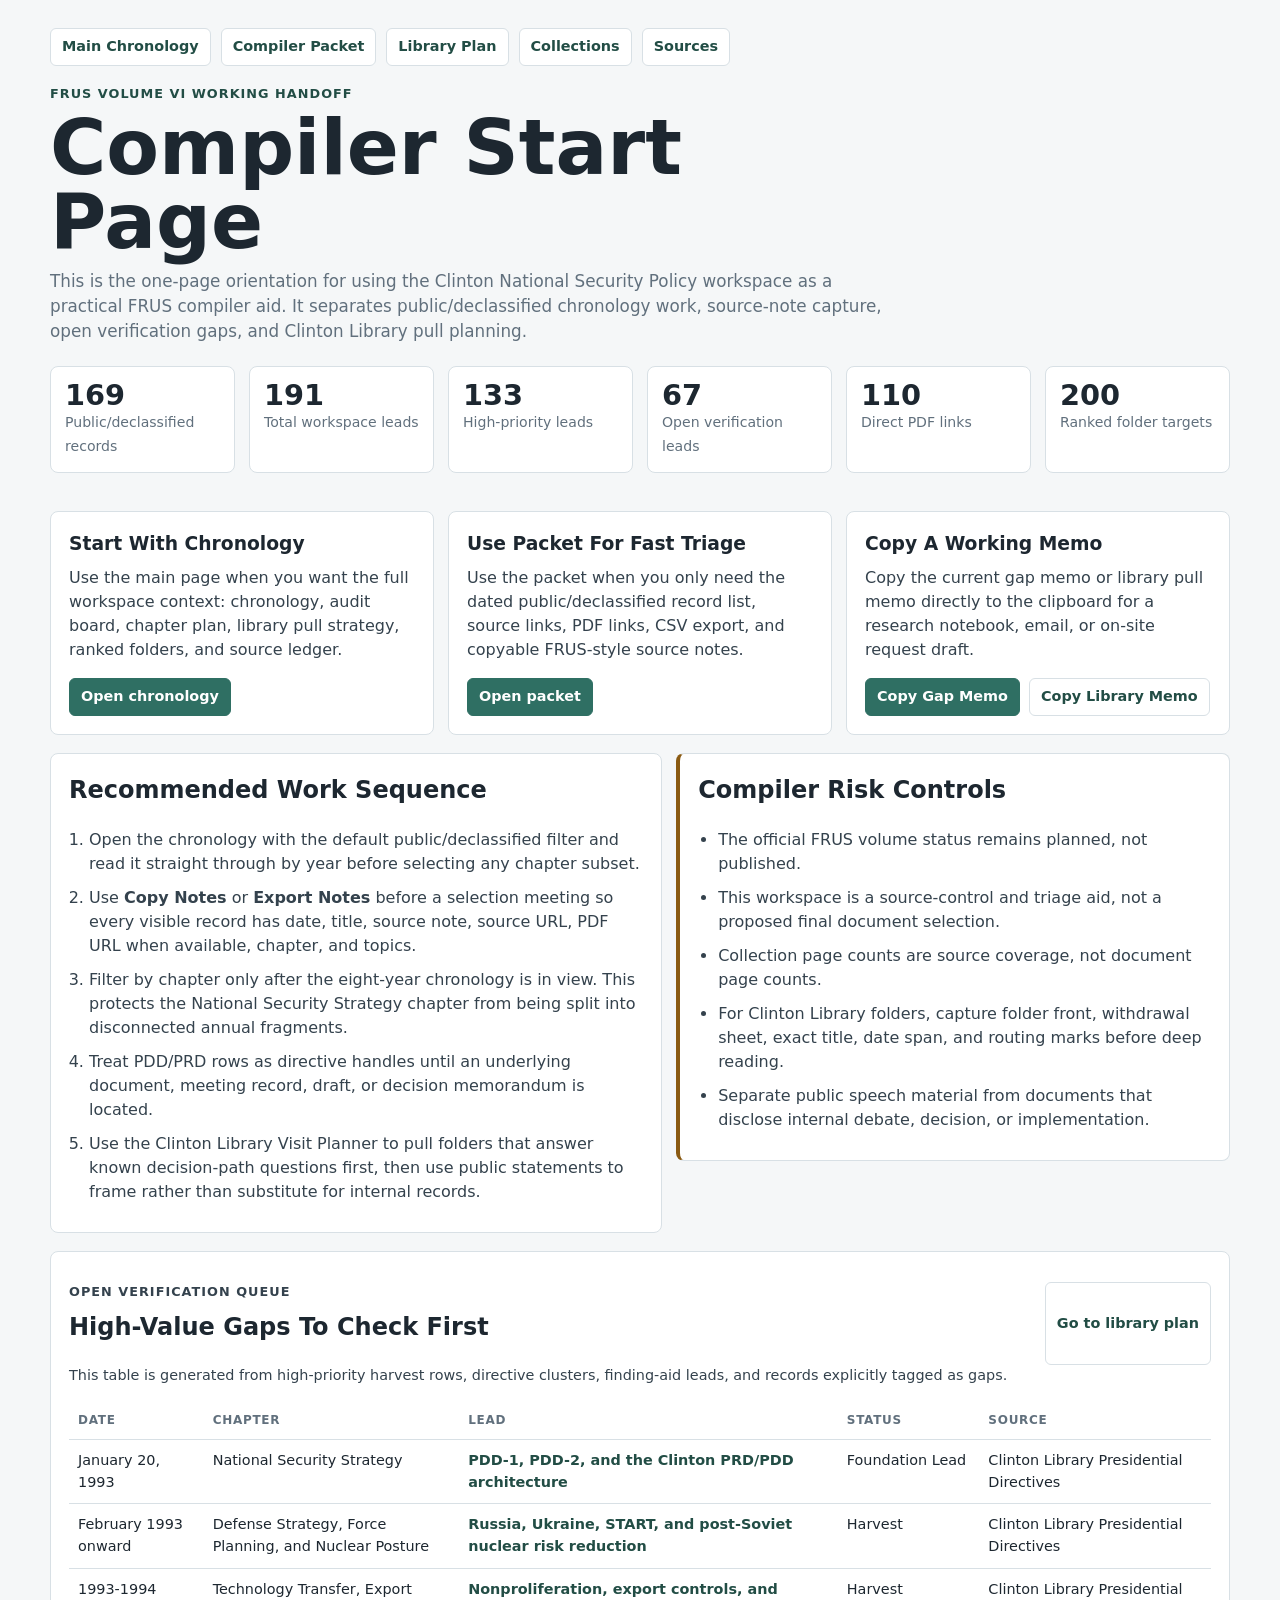
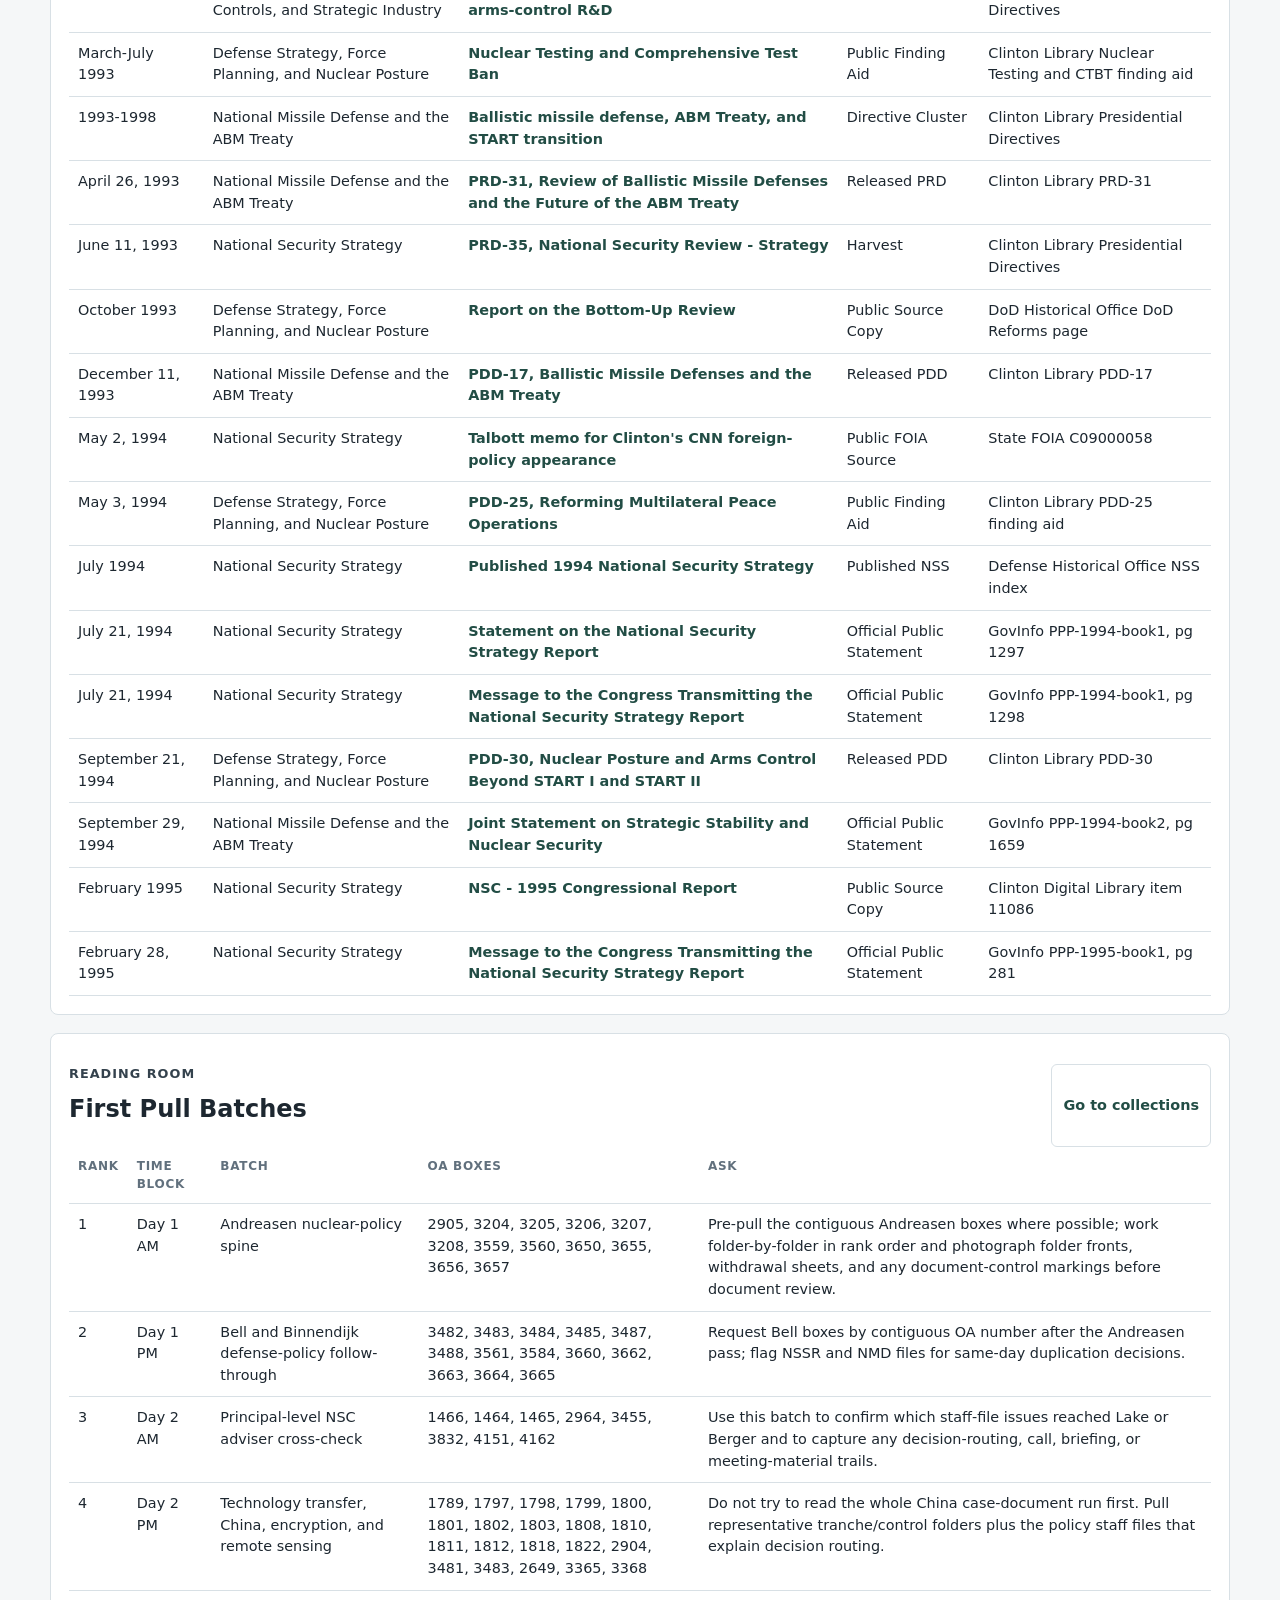
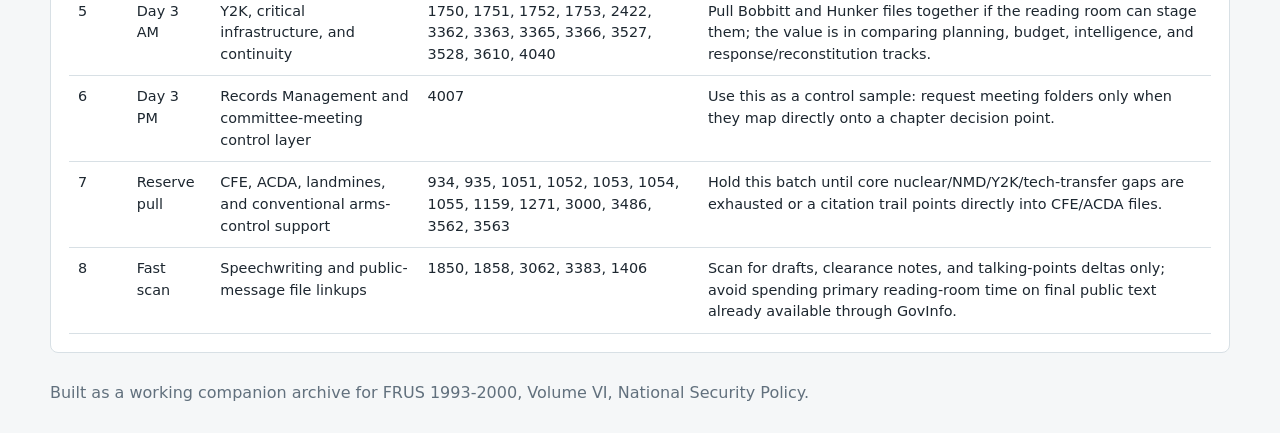
==== compiler-handoff.html @ dfdb529a "Add FRUS compiler handoff page" ====
<!DOCTYPE html>
<html lang="en">
  <head>
    <meta charset="UTF-8" />
    <meta name="viewport" content="width=device-width, initial-scale=1.0" />
    <title>FRUS Compiler Handoff - Clinton NSP</title>
    <meta
      name="description"
      content="Compiler handoff guide for the Clinton National Security Policy FRUS workspace."
    />
    <style>
      :root {
        color-scheme: light;
        --ink: #1d2730;
        --muted: #61707d;
        --line: #d8e0e5;
        --wash: #f5f7f8;
        --accent: #2f6f63;
        --accent-dark: #224d45;
        --paper: #ffffff;
        --warn: #8a5a12;
        font-family: Inter, ui-sans-serif, system-ui, -apple-system, BlinkMacSystemFont, "Segoe UI", sans-serif;
      }

      * {
        box-sizing: border-box;
      }

      body {
        margin: 0;
        color: var(--ink);
        background: var(--wash);
        line-height: 1.5;
      }

      header,
      main {
        width: min(1180px, calc(100% - 32px));
        margin: 0 auto;
      }

      header {
        padding: 28px 0 16px;
      }

      nav {
        display: flex;
        flex-wrap: wrap;
        gap: 10px;
        margin-bottom: 18px;
      }

      nav a,
      .action-link,
      button {
        display: inline-flex;
        align-items: center;
        min-height: 38px;
        border: 1px solid var(--line);
        border-radius: 6px;
        padding: 0 11px;
        background: #fff;
        color: var(--accent-dark);
        font: inherit;
        font-size: 0.9rem;
        font-weight: 800;
        text-decoration: none;
      }

      button {
        cursor: pointer;
      }

      .primary-action {
        border-color: var(--accent);
        background: var(--accent);
        color: #fff;
      }

      .kicker {
        margin: 0 0 8px;
        color: var(--accent-dark);
        font-size: 0.8rem;
        font-weight: 800;
        letter-spacing: 0.08em;
        text-transform: uppercase;
      }

      h1 {
        max-width: 850px;
        margin: 0 0 10px;
        font-size: clamp(2.1rem, 6vw, 4.9rem);
        line-height: 0.96;
      }

      h2,
      h3,
      p {
        margin-top: 0;
      }

      .lede {
        max-width: 860px;
        color: var(--muted);
        font-size: 1.05rem;
      }

      .grid {
        display: grid;
        gap: 14px;
      }

      .metric-grid {
        grid-template-columns: repeat(auto-fit, minmax(150px, 1fr));
        margin: 22px 0;
      }

      .route-grid {
        grid-template-columns: repeat(auto-fit, minmax(240px, 1fr));
      }

      .two-column {
        grid-template-columns: minmax(0, 1.05fr) minmax(320px, 0.95fr);
        align-items: start;
      }

      .card,
      .metric,
      .panel {
        border: 1px solid var(--line);
        border-radius: 8px;
        background: var(--paper);
      }

      .metric {
        padding: 14px;
      }

      .metric strong {
        display: block;
        font-size: 1.8rem;
        line-height: 1;
      }

      .metric span {
        color: var(--muted);
        font-size: 0.88rem;
      }

      .card,
      .panel {
        padding: 18px;
      }

      .card h3 {
        margin-bottom: 8px;
      }

      .card p,
      .panel p,
      li {
        color: #34424d;
      }

      .action-row {
        display: flex;
        flex-wrap: wrap;
        gap: 9px;
        margin-top: 12px;
      }

      .sequence {
        margin: 0;
        padding-left: 20px;
      }

      .sequence li {
        margin: 0 0 10px;
      }

      .warning {
        border-left: 4px solid var(--warn);
      }

      .table-panel {
        overflow: auto;
      }

      table {
        width: 100%;
        border-collapse: collapse;
        font-size: 0.9rem;
      }

      th,
      td {
        padding: 10px 9px;
        border-bottom: 1px solid var(--line);
        text-align: left;
        vertical-align: top;
      }

      th {
        color: var(--muted);
        font-size: 0.75rem;
        letter-spacing: 0.06em;
        text-transform: uppercase;
      }

      td a {
        color: var(--accent-dark);
        font-weight: 800;
        text-decoration: none;
      }

      td a:hover {
        text-decoration: underline;
      }

      .small-note {
        color: var(--muted);
        font-size: 0.9rem;
      }

      footer {
        width: min(1180px, calc(100% - 32px));
        margin: 28px auto;
        color: var(--muted);
      }

      @media (max-width: 900px) {
        .two-column {
          grid-template-columns: 1fr;
        }
      }
    </style>
  </head>
  <body>
    <header>
      <nav aria-label="Compiler handoff navigation">
        <a href="index.html#records">Main Chronology</a>
        <a href="compiler-packet.html">Compiler Packet</a>
        <a href="index.html#library">Library Plan</a>
        <a href="index.html#collections">Collections</a>
        <a href="index.html#sources">Sources</a>
      </nav>
      <p class="kicker">FRUS Volume VI Working Handoff</p>
      <h1>Compiler Start Page</h1>
      <p class="lede">
        This is the one-page orientation for using the Clinton National Security Policy
        workspace as a practical FRUS compiler aid. It separates public/declassified
        chronology work, source-note capture, open verification gaps, and Clinton Library
        pull planning.
      </p>
      <div class="grid metric-grid" id="metrics" aria-live="polite"></div>
    </header>

    <main>
      <section class="grid route-grid" aria-label="Start routes">
        <article class="card">
          <h3>Start With Chronology</h3>
          <p>
            Use the main page when you want the full workspace context: chronology,
            audit board, chapter plan, library pull strategy, ranked folders, and source
            ledger.
          </p>
          <div class="action-row">
            <a class="action-link primary-action" href="index.html?copy=20260601#records">Open chronology</a>
          </div>
        </article>

        <article class="card">
          <h3>Use Packet For Fast Triage</h3>
          <p>
            Use the packet when you only need the dated public/declassified record list,
            source links, PDF links, CSV export, and copyable FRUS-style source notes.
          </p>
          <div class="action-row">
            <a class="action-link primary-action" href="compiler-packet.html?copy=20260601">Open packet</a>
          </div>
        </article>

        <article class="card">
          <h3>Copy A Working Memo</h3>
          <p>
            Copy the current gap memo or library pull memo directly to the clipboard for a
            research notebook, email, or on-site request draft.
          </p>
          <div class="action-row">
            <button id="copy-gap-memo" class="primary-action" type="button">Copy Gap Memo</button>
            <button id="copy-library-memo" type="button">Copy Library Memo</button>
          </div>
        </article>
      </section>

      <section class="grid two-column" style="margin-top: 18px;">
        <article class="panel">
          <h2>Recommended Work Sequence</h2>
          <ol class="sequence">
            <li>
              Open the chronology with the default public/declassified filter and read it
              straight through by year before selecting any chapter subset.
            </li>
            <li>
              Use <strong>Copy Notes</strong> or <strong>Export Notes</strong> before a
              selection meeting so every visible record has date, title, source note,
              source URL, PDF URL when available, chapter, and topics.
            </li>
            <li>
              Filter by chapter only after the eight-year chronology is in view. This
              protects the National Security Strategy chapter from being split into
              disconnected annual fragments.
            </li>
            <li>
              Treat PDD/PRD rows as directive handles until an underlying document,
              meeting record, draft, or decision memorandum is located.
            </li>
            <li>
              Use the Clinton Library Visit Planner to pull folders that answer known
              decision-path questions first, then use public statements to frame rather
              than substitute for internal records.
            </li>
          </ol>
        </article>

        <article class="panel warning">
          <h2>Compiler Risk Controls</h2>
          <ul class="sequence">
            <li>The official FRUS volume status remains planned, not published.</li>
            <li>This workspace is a source-control and triage aid, not a proposed final document selection.</li>
            <li>Collection page counts are source coverage, not document page counts.</li>
            <li>For Clinton Library folders, capture folder front, withdrawal sheet, exact title, date span, and routing marks before deep reading.</li>
            <li>Separate public speech material from documents that disclose internal debate, decision, or implementation.</li>
          </ul>
        </article>
      </section>

      <section class="panel table-panel" style="margin-top: 18px;" aria-labelledby="gap-title">
        <div class="action-row" style="justify-content: space-between;">
          <div>
            <p class="kicker">Open Verification Queue</p>
            <h2 id="gap-title">High-Value Gaps To Check First</h2>
          </div>
          <a class="action-link" href="index.html?copy=20260601#library">Go to library plan</a>
        </div>
        <p class="small-note">
          This table is generated from high-priority harvest rows, directive clusters,
          finding-aid leads, and records explicitly tagged as gaps.
        </p>
        <table>
          <thead>
            <tr>
              <th>Date</th>
              <th>Chapter</th>
              <th>Lead</th>
              <th>Status</th>
              <th>Source</th>
            </tr>
          </thead>
          <tbody id="gap-table"></tbody>
        </table>
      </section>

      <section class="panel table-panel" style="margin-top: 18px;" aria-labelledby="pull-title">
        <div class="action-row" style="justify-content: space-between;">
          <div>
            <p class="kicker">Reading Room</p>
            <h2 id="pull-title">First Pull Batches</h2>
          </div>
          <a class="action-link" href="index.html?copy=20260601#collections">Go to collections</a>
        </div>
        <table>
          <thead>
            <tr>
              <th>Rank</th>
              <th>Time Block</th>
              <th>Batch</th>
              <th>OA Boxes</th>
              <th>Ask</th>
            </tr>
          </thead>
          <tbody id="pull-table"></tbody>
        </table>
      </section>
    </main>

    <footer>
      <p>
        Built as a working companion archive for FRUS 1993-2000, Volume VI,
        National Security Policy.
      </p>
    </footer>

    <script src="data/records.js?v=20260526-daily-diary"></script>
    <script src="data/collections.js?v=20260524-library-plan"></script>
    <script>
      const chapters = window.NSP_CHAPTERS || [];
      const records = window.NSP_RECORDS || [];
      const collections = window.NSP_COLLECTIONS || [];
      const readingRoomBatches = window.NSP_READING_ROOM_BATCHES || [];
      const chapterById = new Map(chapters.map((chapter) => [chapter.id, chapter]));
      const formatter = new Intl.NumberFormat("en-US");
      const declassifiedStatuses = new Set([
        "Declassified Drive Source",
        "Digitized Source",
        "Official Public Statement",
        "Public FOIA Source",
        "Public Source Copy",
        "Published NSS",
        "Released PDD",
        "Released PRD"
      ]);

      function chapterLabel(id) {
        return chapterById.get(id)?.title || "Unmapped chapter";
      }

      function isDeclassified(record) {
        return declassifiedStatuses.has(record.status);
      }

      function sortChronologically(a, b) {
        return a.date.localeCompare(b.date) || chapterLabel(a.chapterId).localeCompare(chapterLabel(b.chapterId));
      }

      function isGapLead(record) {
        const text = JSON.stringify(record).toLowerCase();
        return (
          record.priority === "High" &&
          (/harvest|directive cluster|finding aid|gap|draft|collection/.test(text) || !isDeclassified(record))
        );
      }

      function sourceNote(record) {
        const note = String(record.sourceNote || "").trim();
        if (/^Source:/.test(note)) return note;
        return `Source: ${String(record.sourceName || "Source unidentified").replace(/\.$/, "")}. ${note}`;
      }

      function renderMetrics() {
        const publicRecords = records.filter(isDeclassified);
        const high = records.filter((record) => record.priority === "High");
        const gaps = records.filter(isGapLead);
        const directPdfs = publicRecords.filter((record) => record.pdfUrl);
        const cards = [
          ["Public/declassified records", publicRecords.length],
          ["Total workspace leads", records.length],
          ["High-priority leads", high.length],
          ["Open verification leads", gaps.length],
          ["Direct PDF links", directPdfs.length],
          ["Ranked folder targets", collections.length]
        ];
        document.getElementById("metrics").replaceChildren(
          ...cards.map(([label, value]) => {
            const card = document.createElement("article");
            card.className = "metric";
            const stat = document.createElement("strong");
            stat.textContent = formatter.format(value);
            const text = document.createElement("span");
            text.textContent = label;
            card.append(stat, text);
            return card;
          })
        );
      }

      function renderGapTable() {
        const rows = records.filter(isGapLead).sort(sortChronologically).slice(0, 18);
        document.getElementById("gap-table").replaceChildren(
          ...rows.map((record) => {
            const row = document.createElement("tr");
            row.innerHTML = `
              <td>${record.dateLabel || record.date}</td>
              <td>${chapterLabel(record.chapterId)}</td>
              <td><a href="${record.sourceUrl}" rel="noreferrer">${record.title}</a></td>
              <td>${record.status || ""}</td>
              <td>${record.sourceName || ""}</td>
            `;
            return row;
          })
        );
      }

      function renderPullTable() {
        document.getElementById("pull-table").replaceChildren(
          ...readingRoomBatches.slice(0, 8).map((batch) => {
            const row = document.createElement("tr");
            row.innerHTML = `
              <td>${batch.rank}</td>
              <td>${batch.timeBlock}</td>
              <td>${batch.title}</td>
              <td>${(batch.boxes || []).join(", ")}</td>
              <td>${batch.readingRoomAsk}</td>
            `;
            return row;
          })
        );
      }

      function gapMemo() {
        const rows = records.filter(isGapLead).sort(sortChronologically).slice(0, 18);
        return [
          "FRUS 1993-2000, Volume VI - Compiler Gap Memo",
          "",
          `Public/declassified records: ${records.filter(isDeclassified).length}`,
          `Total workspace leads: ${records.length}`,
          `High-priority leads: ${records.filter((record) => record.priority === "High").length}`,
          `Open verification leads: ${records.filter(isGapLead).length}`,
          "",
          "First checks:",
          ...rows.map(
            (record, index) =>
              `${index + 1}. ${record.dateLabel || record.date} - ${record.title}\n   Chapter: ${chapterLabel(
                record.chapterId
              )}\n   Status: ${record.status}\n   ${sourceNote(record)}\n   Source URL: ${record.sourceUrl}`
          )
        ].join("\n");
      }

      function libraryMemo() {
        return [
          "FRUS 1993-2000, Volume VI - Clinton Library Pull Memo",
          "",
          "Operating rule: pull contiguous OA-box batches that map to chapter gaps, then use adviser and Records Management files as control layers.",
          "",
          ...readingRoomBatches.slice(0, 8).map(
            (batch) =>
              `Pull ${batch.rank}: ${batch.title}\n   Time block: ${batch.timeBlock}\n   Finding aid locator: ${batch.findingAidLocator}\n   OA boxes: ${(batch.boxes || []).join(", ")}\n   Office/staff: ${batch.officeStaff}\n   Ask: ${batch.readingRoomAsk}\n   First questions: ${(batch.firstQuestions || []).join(" | ")}`
          )
        ].join("\n\n");
      }

      async function copyMemo(button, text) {
        const original = button.textContent;
        try {
          await navigator.clipboard.writeText(text);
          button.textContent = "Copied";
        } catch {
          button.textContent = "Copy Failed";
        }
        window.setTimeout(() => {
          button.textContent = original;
        }, 1500);
      }

      document.getElementById("copy-gap-memo").addEventListener("click", (event) => {
        copyMemo(event.currentTarget, gapMemo());
      });
      document.getElementById("copy-library-memo").addEventListener("click", (event) => {
        copyMemo(event.currentTarget, libraryMemo());
      });

      renderMetrics();
      renderGapTable();
      renderPullTable();
    </script>
  </body>
</html>
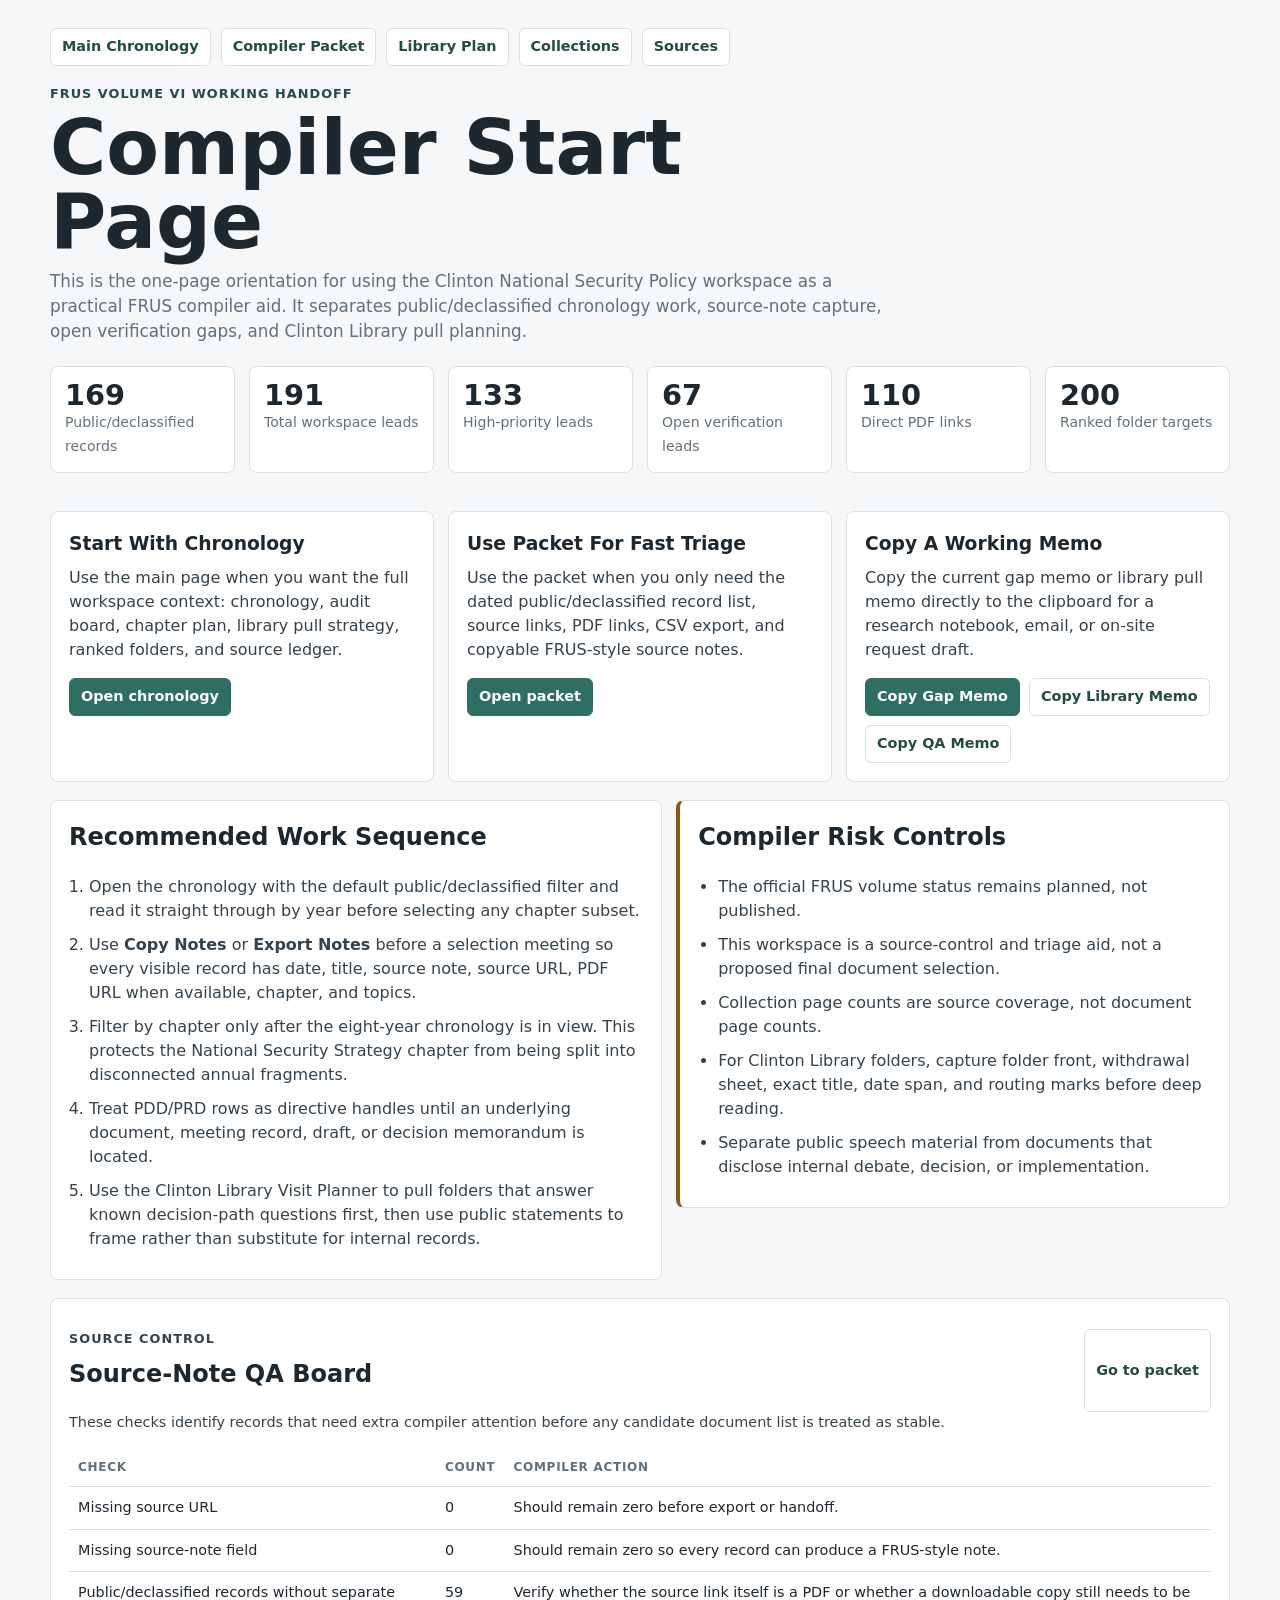
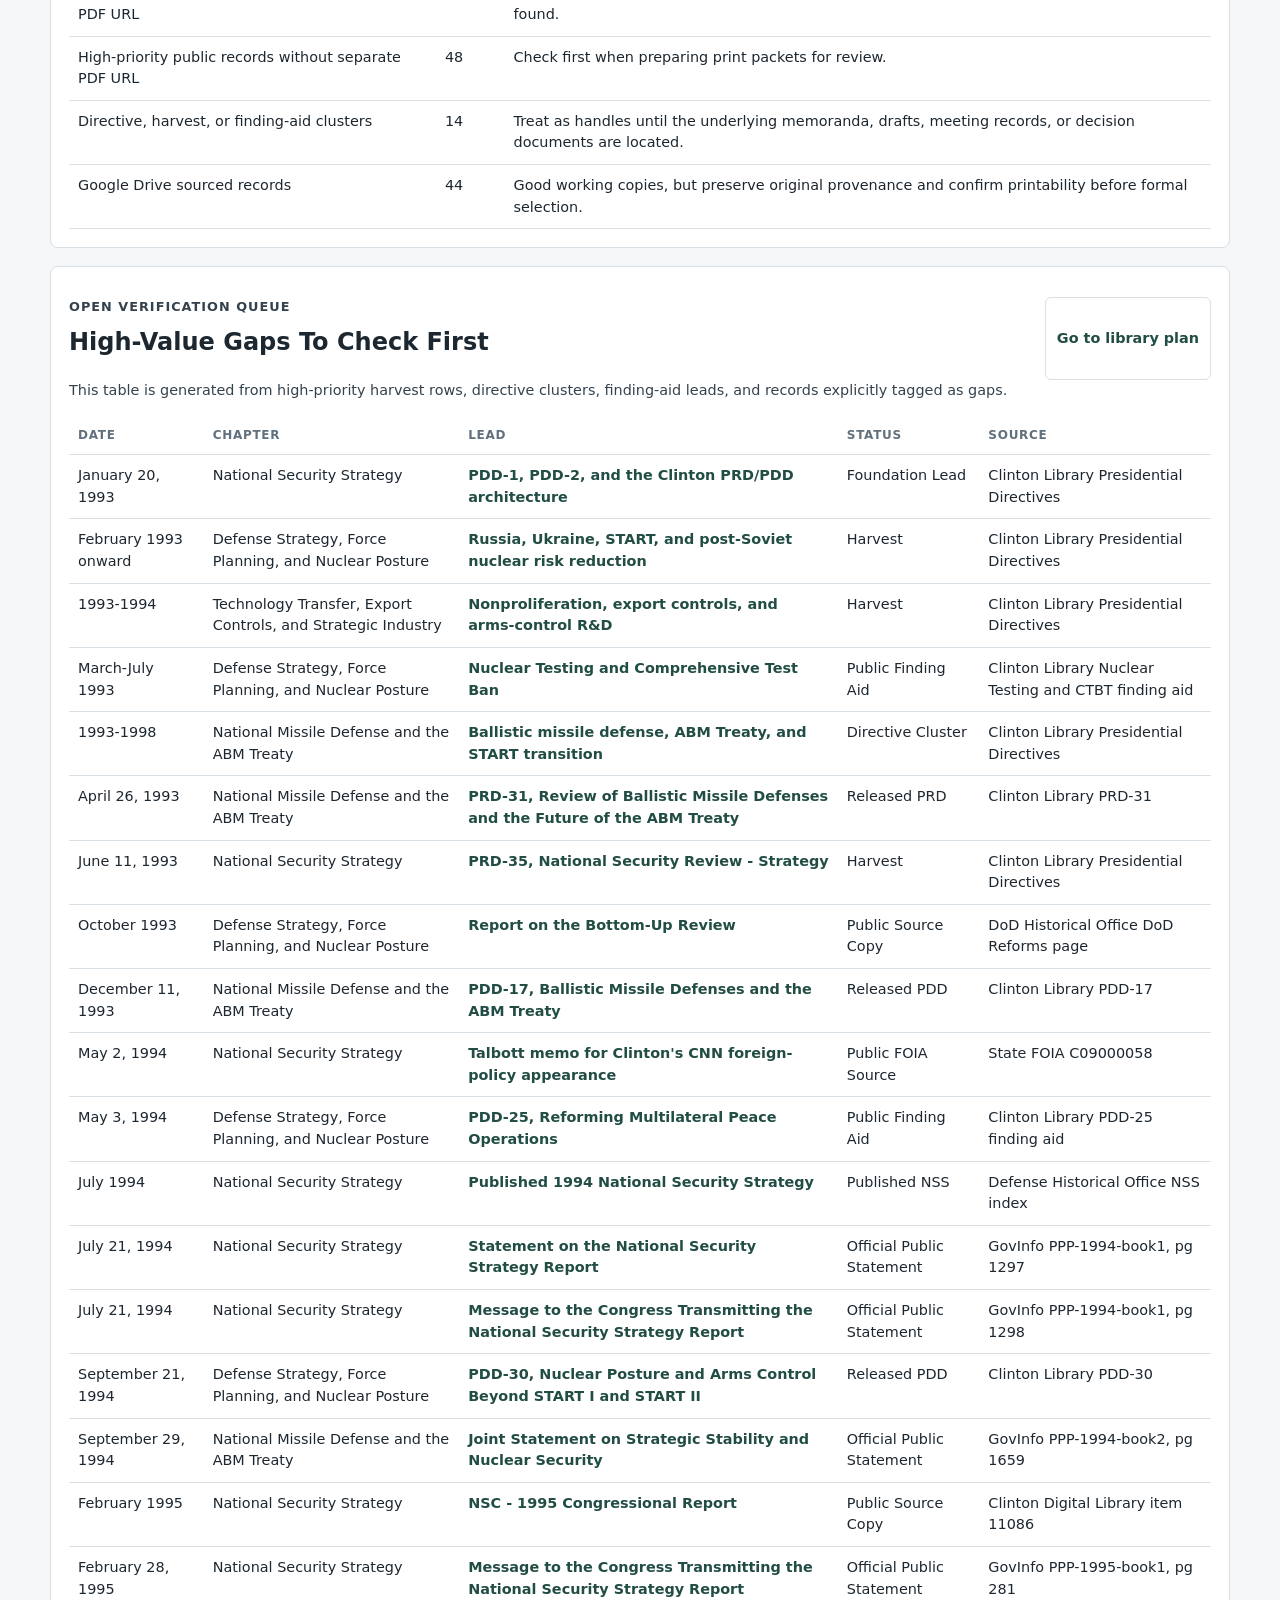
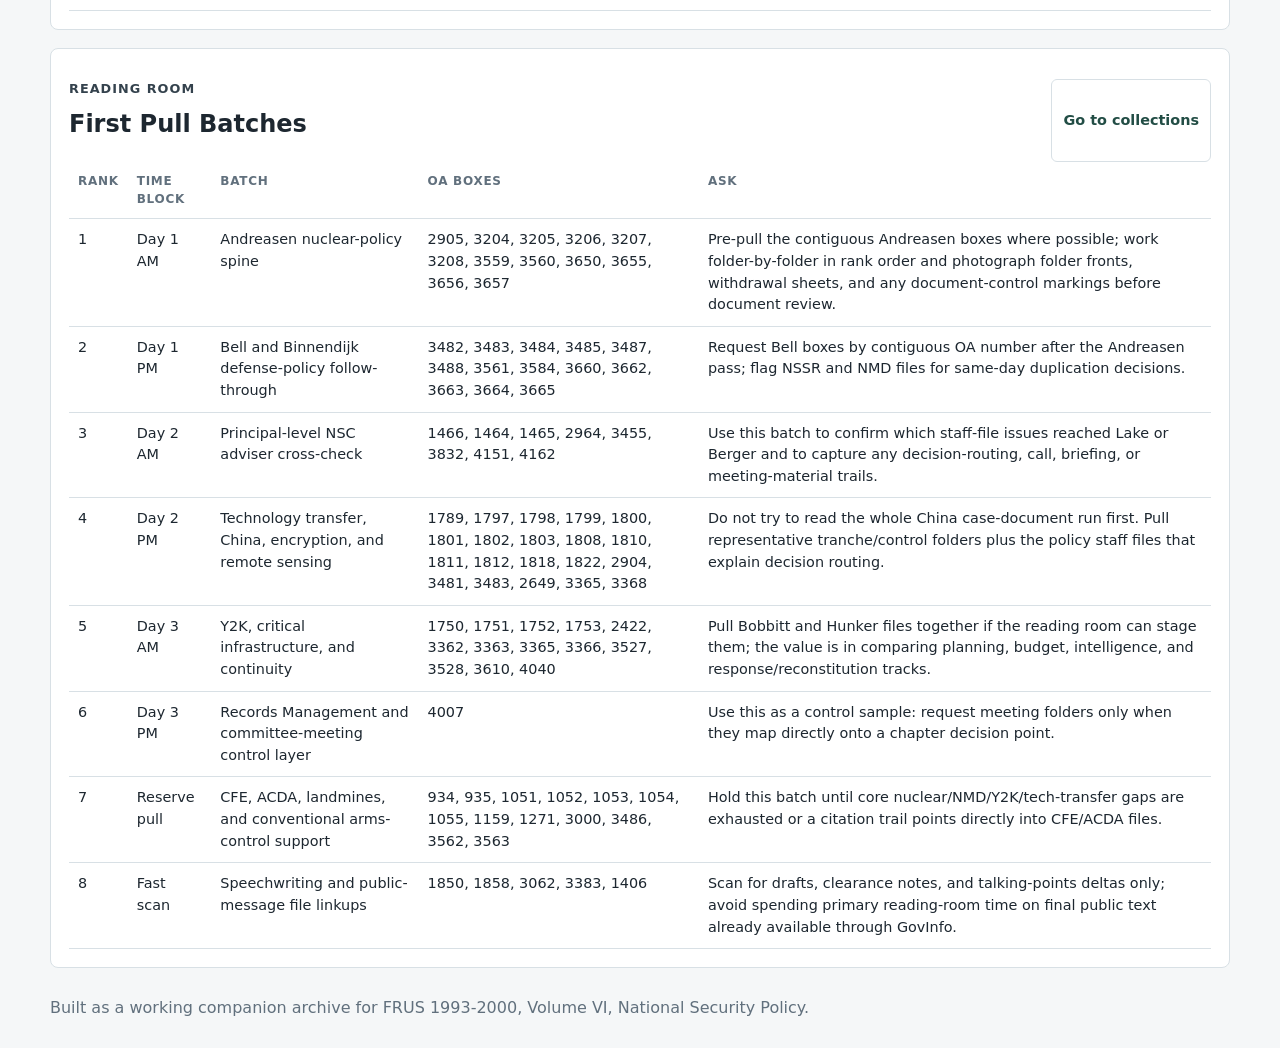
==== commit fda4596e: "Add source-note QA board to compiler handoff" ====
--- a/compiler-handoff.html
+++ b/compiler-handoff.html
@@ -289,6 +289,7 @@
           <div class="action-row">
             <button id="copy-gap-memo" class="primary-action" type="button">Copy Gap Memo</button>
             <button id="copy-library-memo" type="button">Copy Library Memo</button>
+            <button id="copy-qa-memo" type="button">Copy QA Memo</button>
           </div>
         </article>
       </section>
@@ -335,6 +336,30 @@
         </article>
       </section>
 
+      <section class="panel table-panel" style="margin-top: 18px;" aria-labelledby="qa-title">
+        <div class="action-row" style="justify-content: space-between;">
+          <div>
+            <p class="kicker">Source Control</p>
+            <h2 id="qa-title">Source-Note QA Board</h2>
+          </div>
+          <a class="action-link" href="compiler-packet.html?copy=20260601">Go to packet</a>
+        </div>
+        <p class="small-note">
+          These checks identify records that need extra compiler attention before any
+          candidate document list is treated as stable.
+        </p>
+        <table>
+          <thead>
+            <tr>
+              <th>Check</th>
+              <th>Count</th>
+              <th>Compiler Action</th>
+            </tr>
+          </thead>
+          <tbody id="qa-table"></tbody>
+        </table>
+      </section>
+
       <section class="panel table-panel" style="margin-top: 18px;" aria-labelledby="gap-title">
         <div class="action-row" style="justify-content: space-between;">
           <div>
@@ -497,6 +522,64 @@
         );
       }
 
+      function qaRows() {
+        const publicRecords = records.filter(isDeclassified);
+        const noSourceUrl = records.filter((record) => !record.sourceUrl);
+        const noSourceNote = records.filter((record) => !record.sourceNote);
+        const publicNoPdf = publicRecords.filter((record) => !record.pdfUrl);
+        const highPublicNoPdf = publicNoPdf.filter((record) => record.priority === "High");
+        const directiveHarvest = records.filter(
+          (record) => (record.directives || []).length && /Directive Cluster|Harvest|Finding Aid/.test(record.status || "")
+        );
+        const googleDrive = records.filter((record) => /Google Drive/.test(record.sourceName || ""));
+        return [
+          {
+            label: "Missing source URL",
+            count: noSourceUrl.length,
+            action: "Should remain zero before export or handoff."
+          },
+          {
+            label: "Missing source-note field",
+            count: noSourceNote.length,
+            action: "Should remain zero so every record can produce a FRUS-style note."
+          },
+          {
+            label: "Public/declassified records without separate PDF URL",
+            count: publicNoPdf.length,
+            action: "Verify whether the source link itself is a PDF or whether a downloadable copy still needs to be found."
+          },
+          {
+            label: "High-priority public records without separate PDF URL",
+            count: highPublicNoPdf.length,
+            action: "Check first when preparing print packets for review."
+          },
+          {
+            label: "Directive, harvest, or finding-aid clusters",
+            count: directiveHarvest.length,
+            action: "Treat as handles until the underlying memoranda, drafts, meeting records, or decision documents are located."
+          },
+          {
+            label: "Google Drive sourced records",
+            count: googleDrive.length,
+            action: "Good working copies, but preserve original provenance and confirm printability before formal selection."
+          }
+        ];
+      }
+
+      function renderQaTable() {
+        document.getElementById("qa-table").replaceChildren(
+          ...qaRows().map((item) => {
+            const row = document.createElement("tr");
+            row.innerHTML = `
+              <td>${item.label}</td>
+              <td>${item.count}</td>
+              <td>${item.action}</td>
+            `;
+            return row;
+          })
+        );
+      }
+
       function gapMemo() {
         const rows = records.filter(isGapLead).sort(sortChronologically).slice(0, 18);
         return [
@@ -530,6 +613,14 @@
         ].join("\n\n");
       }
 
+      function qaMemo() {
+        return [
+          "FRUS 1993-2000, Volume VI - Source-Note QA Memo",
+          "",
+          ...qaRows().map((item) => `${item.label}: ${item.count}\n   Action: ${item.action}`)
+        ].join("\n\n");
+      }
+
       async function copyMemo(button, text) {
         const original = button.textContent;
         try {
@@ -549,8 +640,12 @@
       document.getElementById("copy-library-memo").addEventListener("click", (event) => {
         copyMemo(event.currentTarget, libraryMemo());
       });
+      document.getElementById("copy-qa-memo").addEventListener("click", (event) => {
+        copyMemo(event.currentTarget, qaMemo());
+      });
 
       renderMetrics();
+      renderQaTable();
       renderGapTable();
       renderPullTable();
     </script>
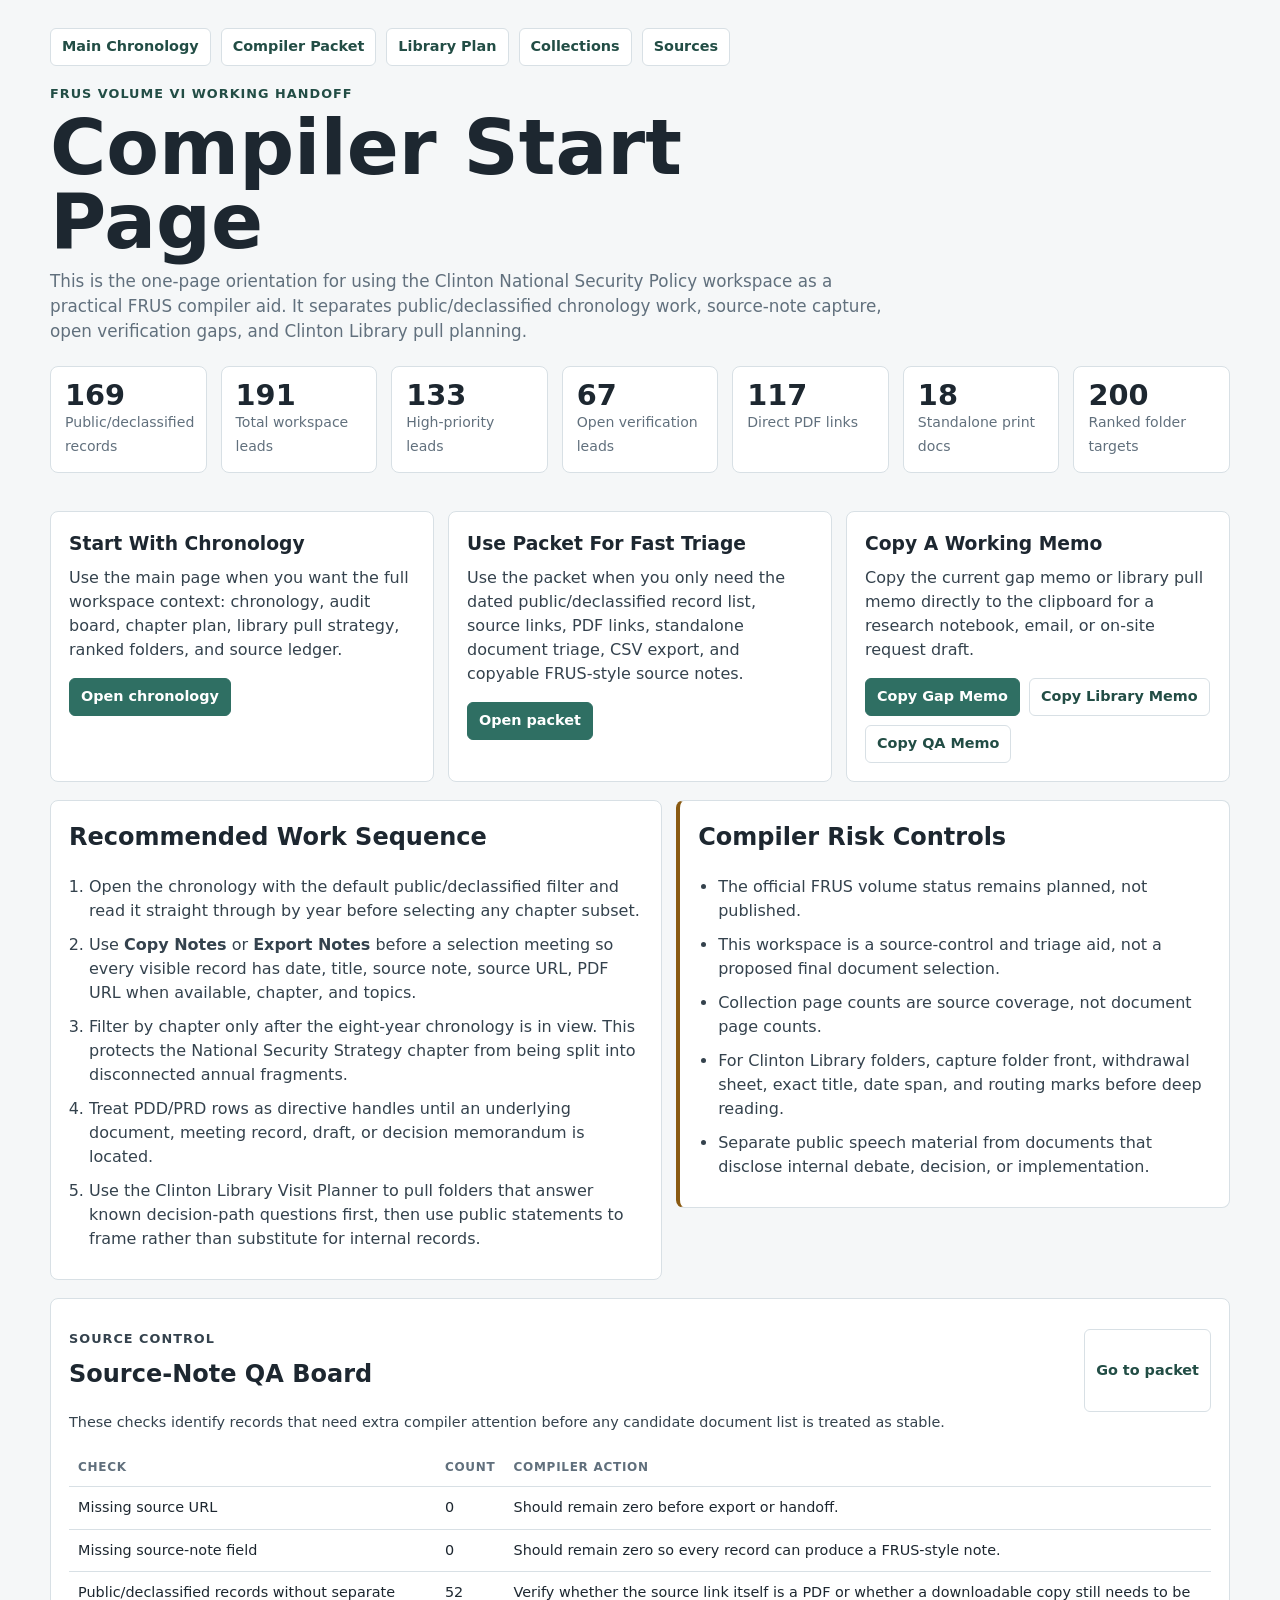
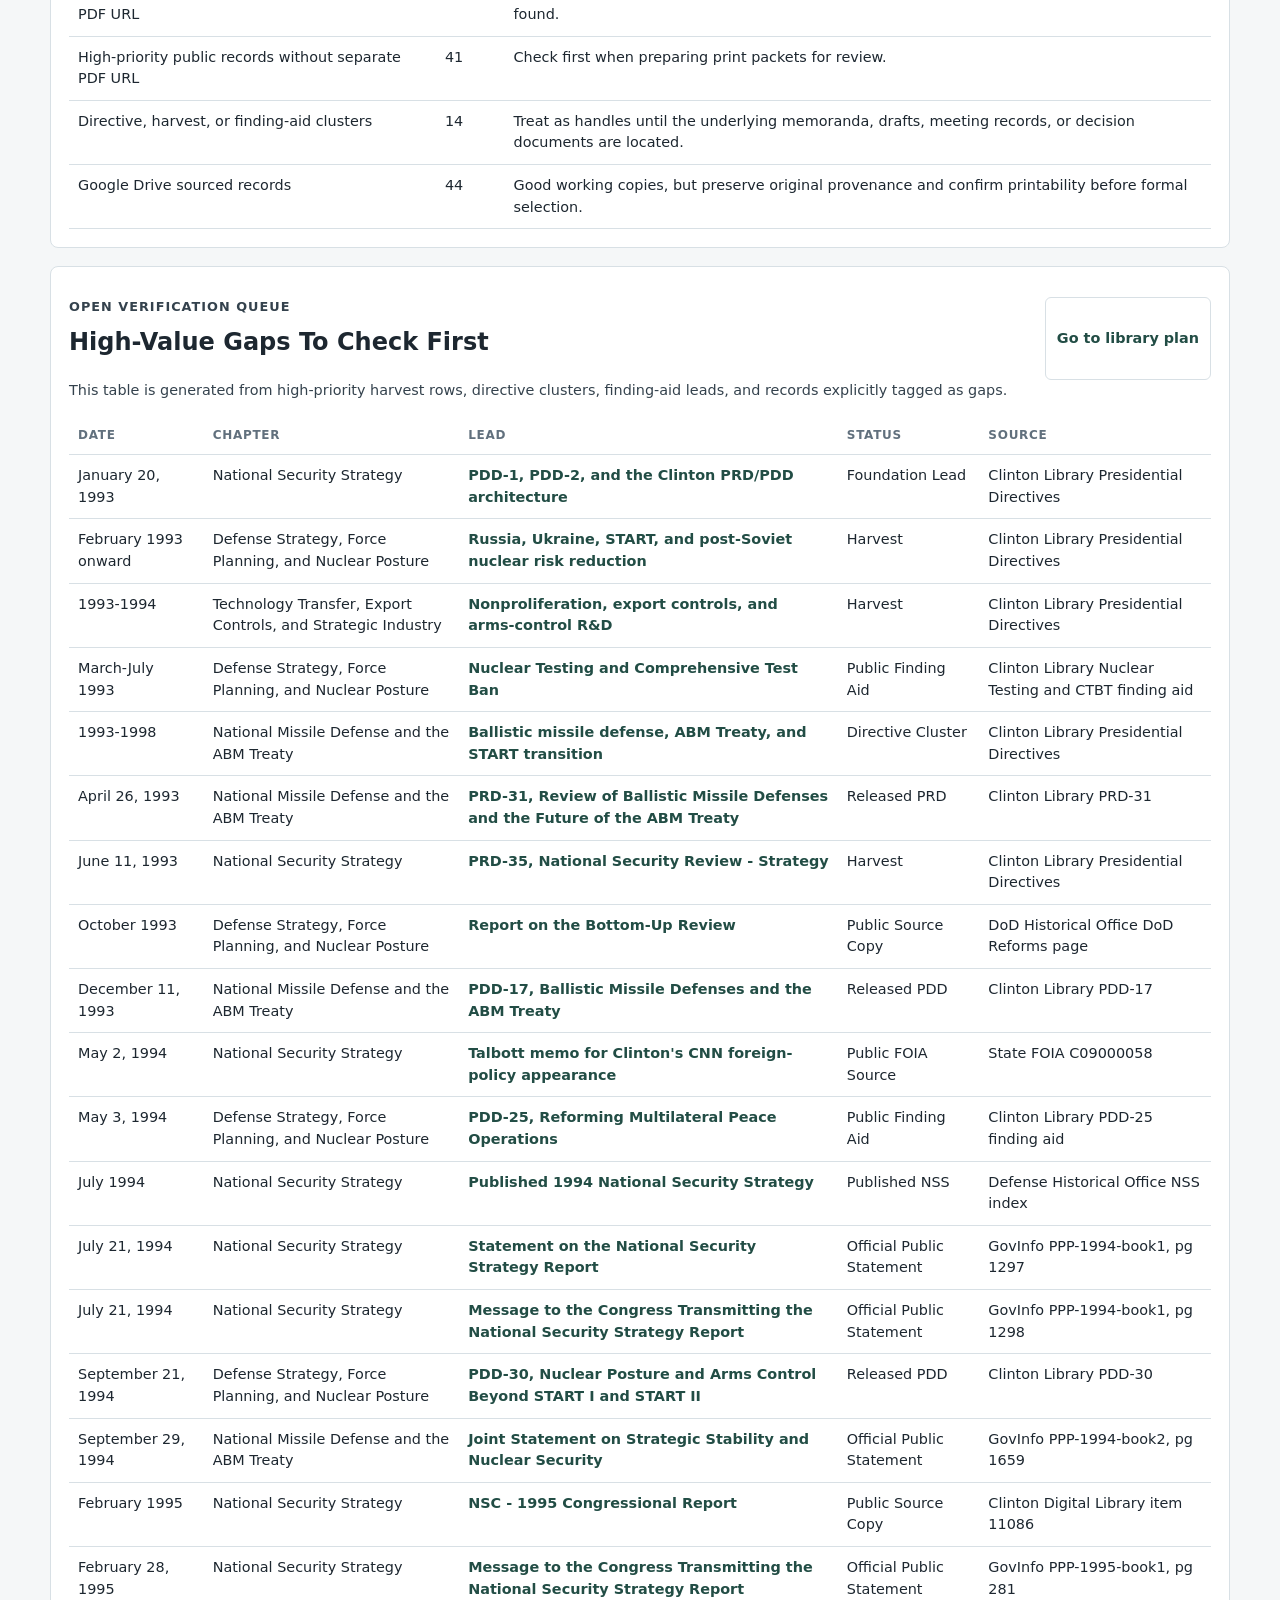
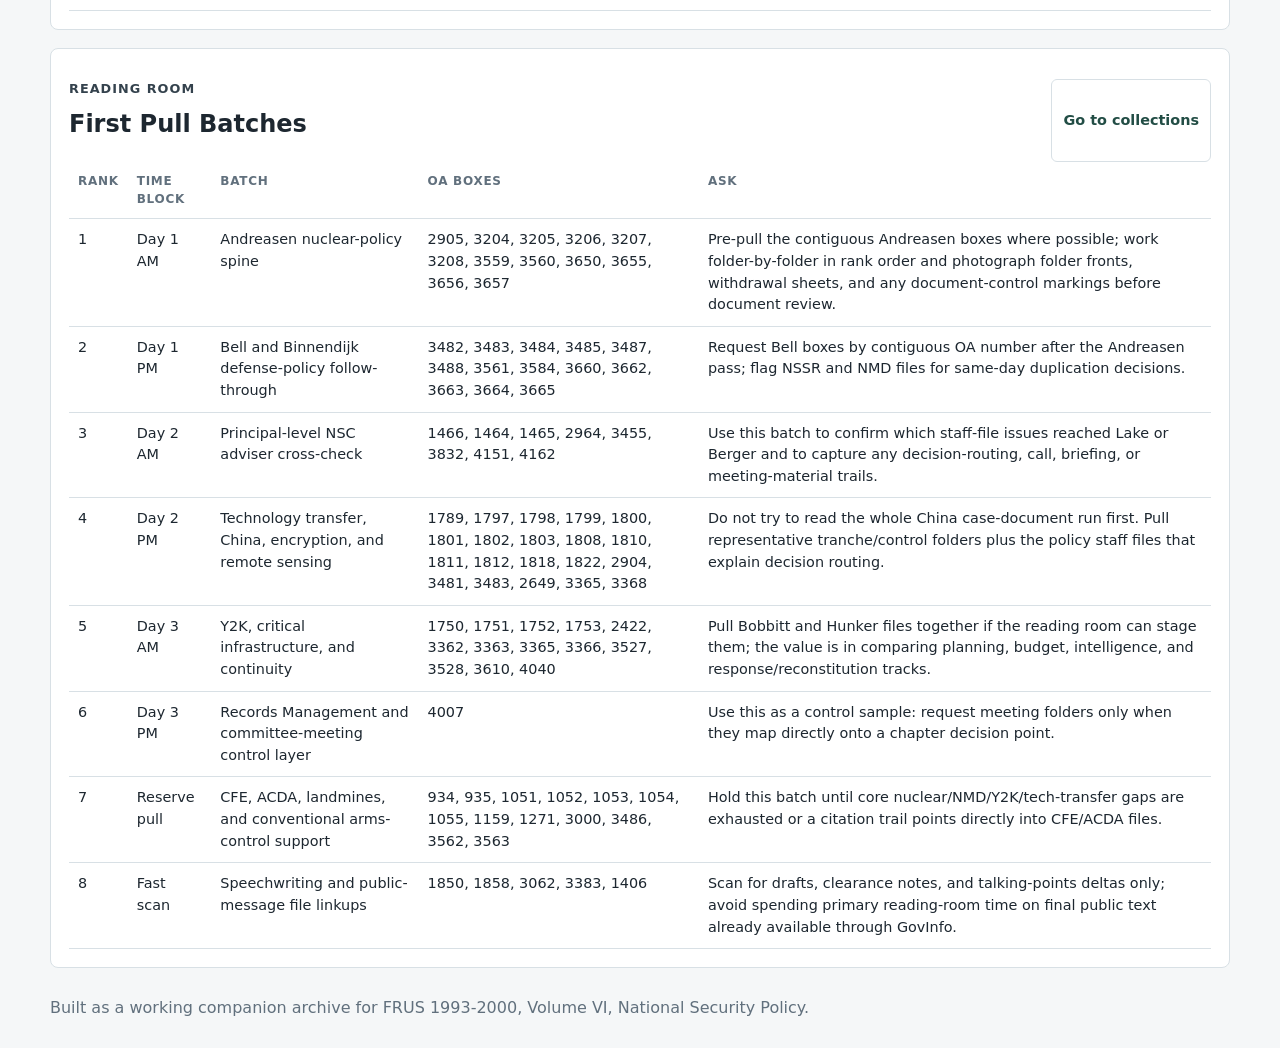
==== commit 333e610d: "Add standalone print queue support" ====
--- a/compiler-handoff.html
+++ b/compiler-handoff.html
@@ -273,7 +273,8 @@
           <h3>Use Packet For Fast Triage</h3>
           <p>
             Use the packet when you only need the dated public/declassified record list,
-            source links, PDF links, CSV export, and copyable FRUS-style source notes.
+            source links, PDF links, standalone document triage, CSV export, and
+            copyable FRUS-style source notes.
           </p>
           <div class="action-row">
             <a class="action-link primary-action" href="compiler-packet.html?copy=20260601">Open packet</a>
@@ -416,7 +417,8 @@
       </p>
     </footer>
 
-    <script src="data/records.js?v=20260526-daily-diary"></script>
+    <script src="data/records.js?v=20260602-print-queue"></script>
+    <script src="data/print-queue-overrides.js?v=20260602-print-queue"></script>
     <script src="data/collections.js?v=20260524-library-plan"></script>
     <script>
       const chapters = window.NSP_CHAPTERS || [];
@@ -467,12 +469,14 @@
         const high = records.filter((record) => record.priority === "High");
         const gaps = records.filter(isGapLead);
         const directPdfs = publicRecords.filter((record) => record.pdfUrl);
+        const standaloneDocs = records.filter((record) => record.standaloneDocument);
         const cards = [
           ["Public/declassified records", publicRecords.length],
           ["Total workspace leads", records.length],
           ["High-priority leads", high.length],
           ["Open verification leads", gaps.length],
           ["Direct PDF links", directPdfs.length],
+          ["Standalone print docs", standaloneDocs.length],
           ["Ranked folder targets", collections.length]
         ];
         document.getElementById("metrics").replaceChildren(
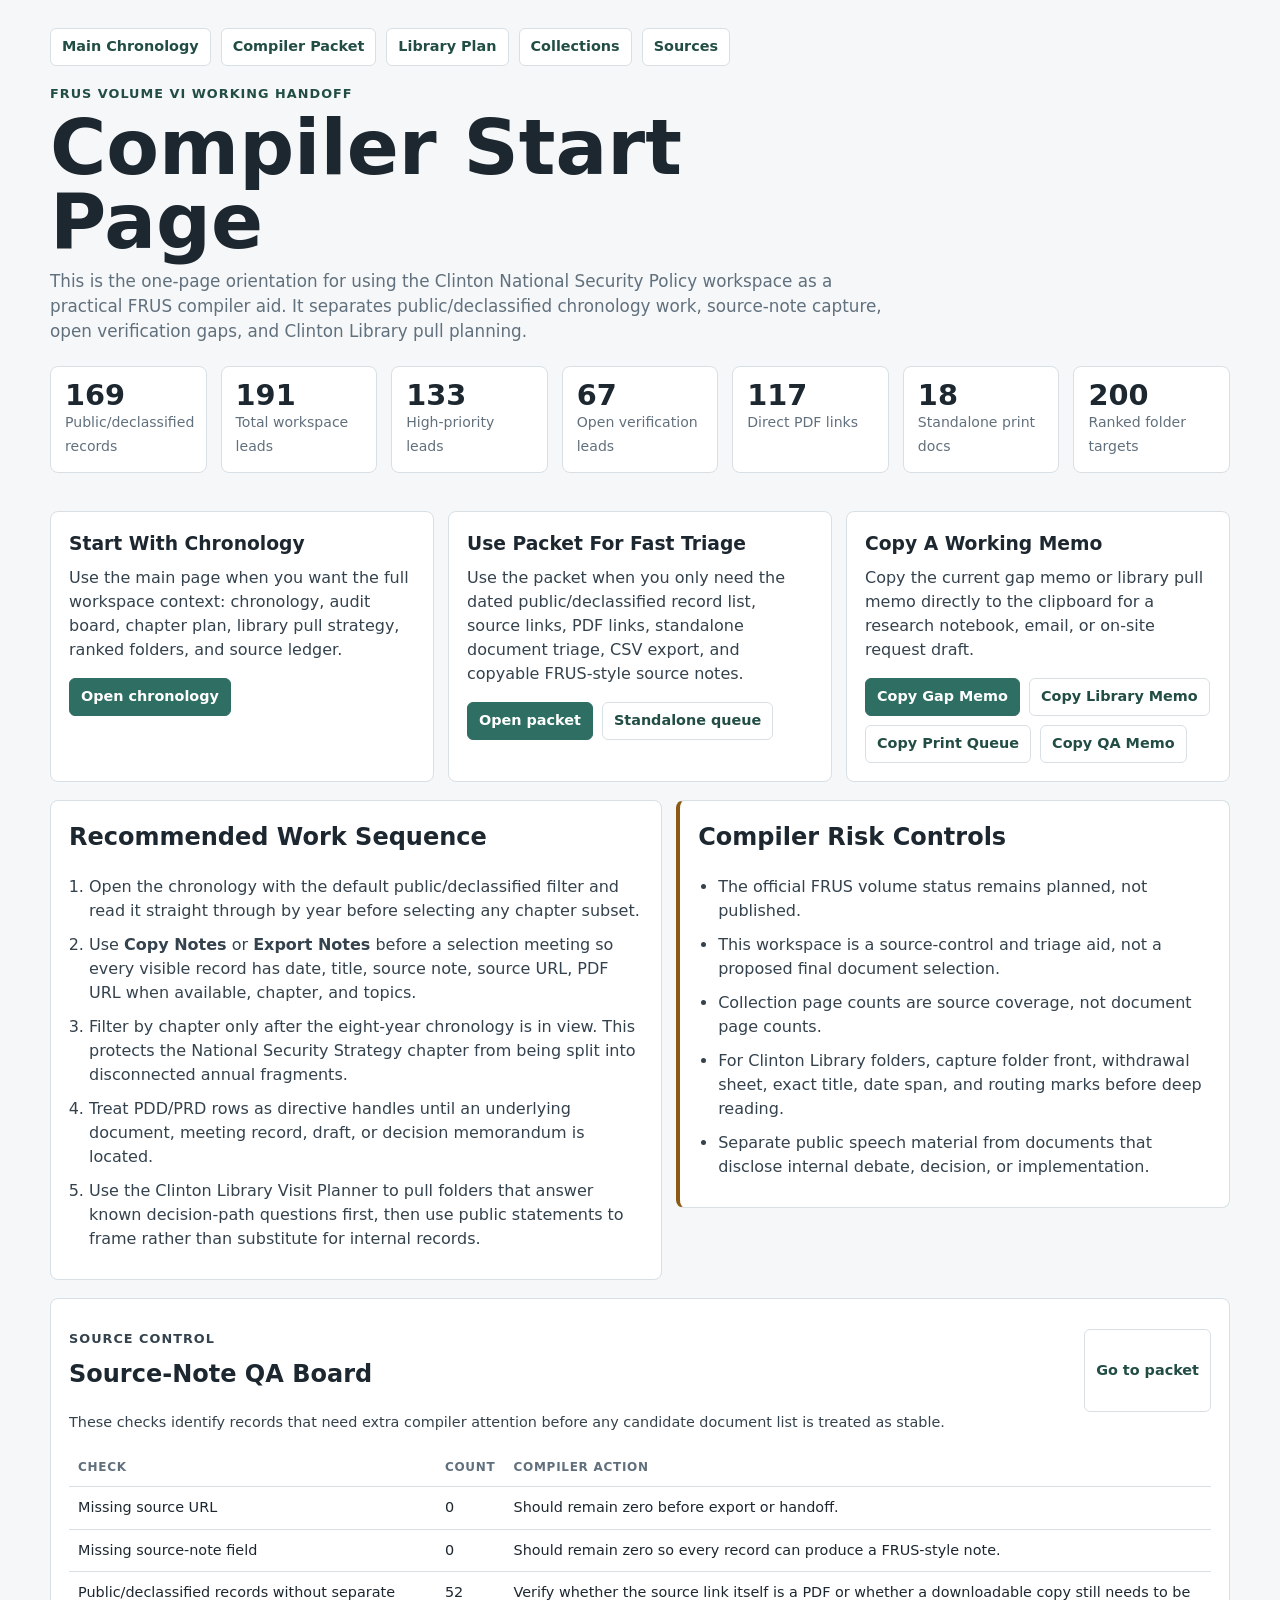
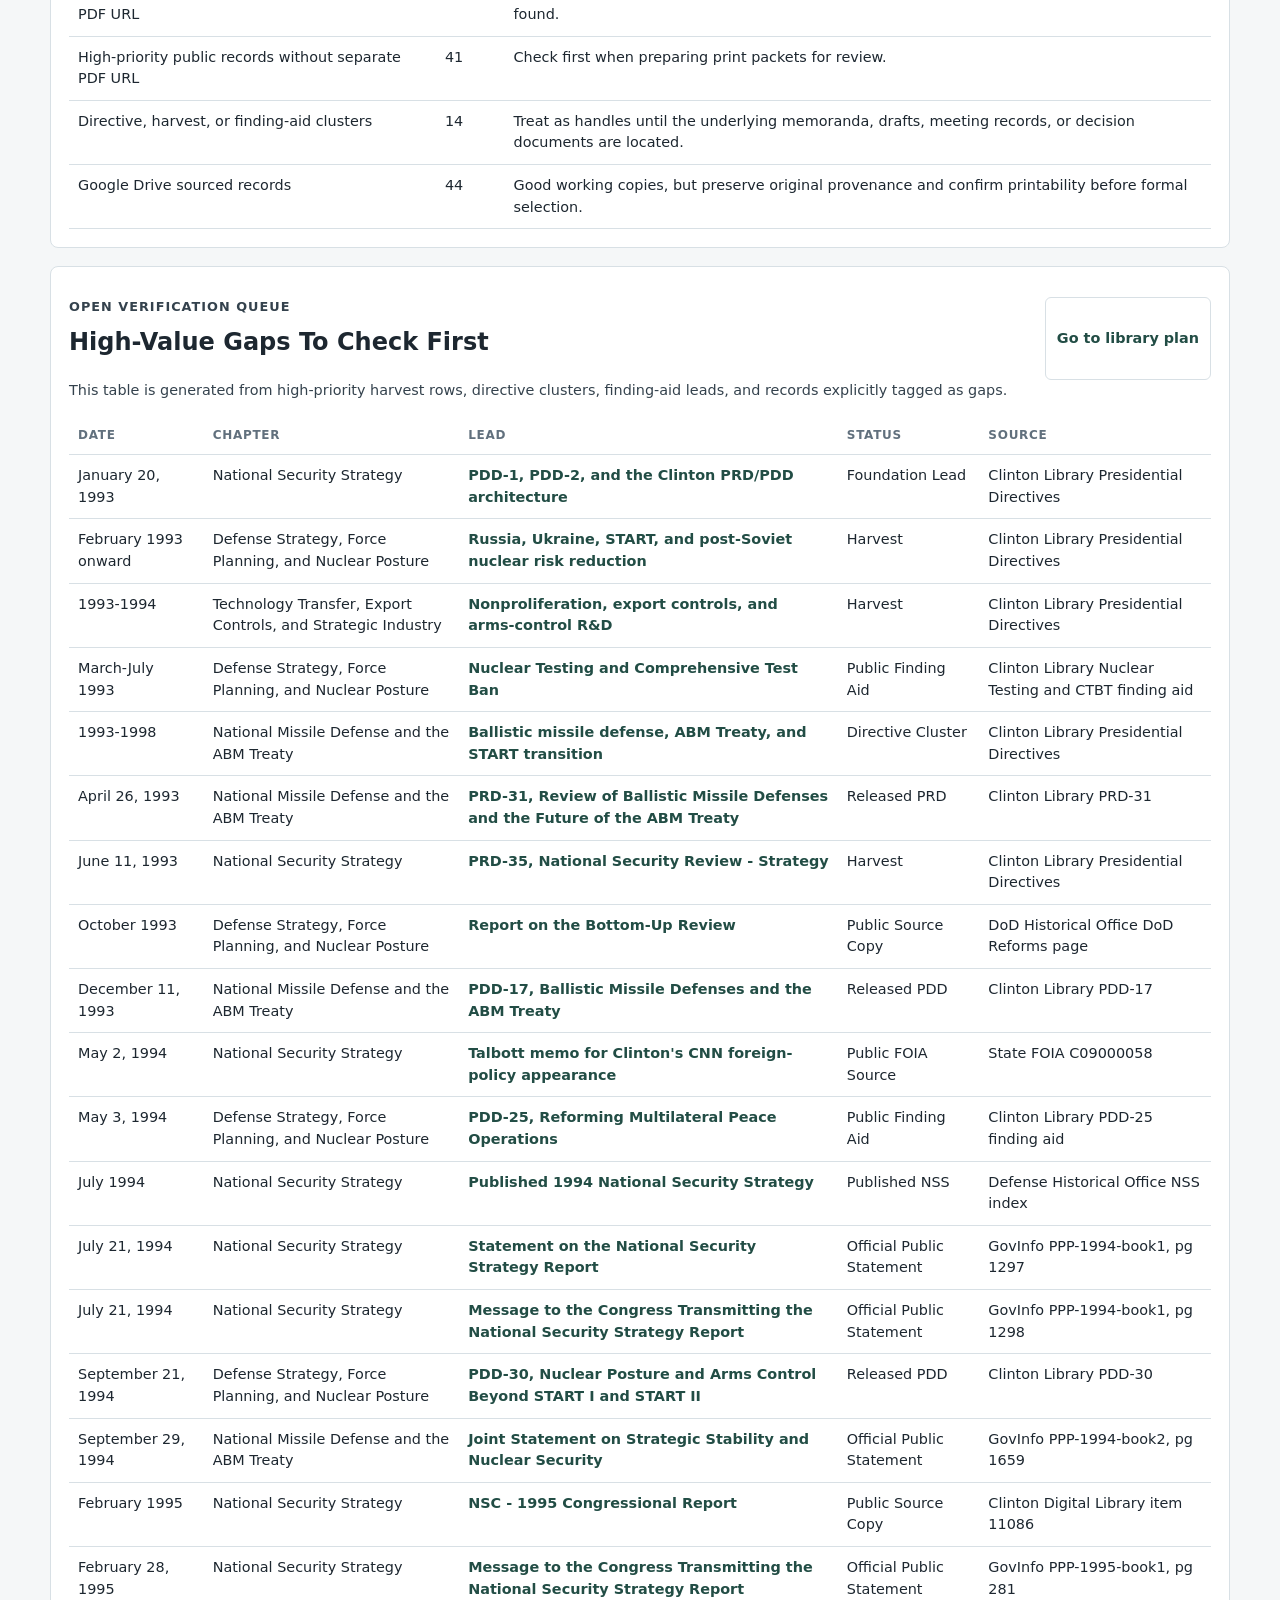
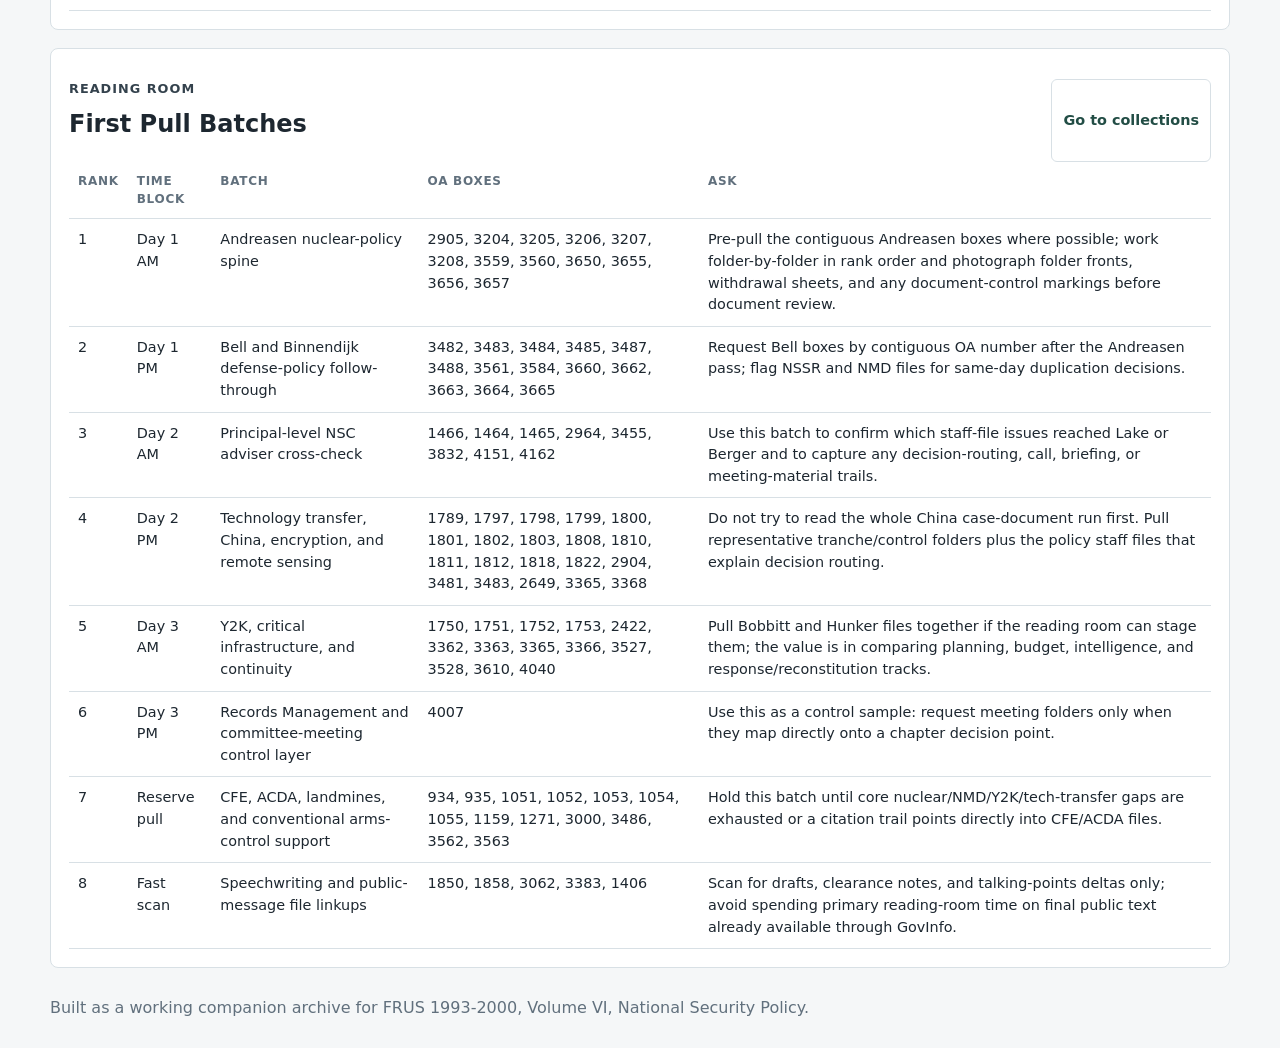
==== commit 3a1de16c: "Add standalone print queue handoff controls" ====
--- a/compiler-handoff.html
+++ b/compiler-handoff.html
@@ -278,6 +278,7 @@
           </p>
           <div class="action-row">
             <a class="action-link primary-action" href="compiler-packet.html?copy=20260601">Open packet</a>
+            <a class="action-link" href="compiler-packet.html?standalone=1&copy=20260602">Standalone queue</a>
           </div>
         </article>
 
@@ -290,6 +291,7 @@
           <div class="action-row">
             <button id="copy-gap-memo" class="primary-action" type="button">Copy Gap Memo</button>
             <button id="copy-library-memo" type="button">Copy Library Memo</button>
+            <button id="copy-print-memo" type="button">Copy Print Queue</button>
             <button id="copy-qa-memo" type="button">Copy QA Memo</button>
           </div>
         </article>
@@ -617,6 +619,25 @@
         ].join("\n\n");
       }
 
+      function printQueueMemo() {
+        const rows = records.filter((record) => record.standaloneDocument).sort(sortChronologically);
+        return [
+          "FRUS 1993-2000, Volume VI - Standalone Print Queue",
+          "",
+          `Standalone print candidates: ${rows.length}`,
+          "Use: source copies that can be reviewed as individual documents before deeper folder pulling.",
+          "",
+          ...rows.map(
+            (record, index) =>
+              `${index + 1}. ${record.dateLabel || record.date} - ${record.title}\n   Chapter: ${chapterLabel(
+                record.chapterId
+              )}\n   Priority: ${record.priority}\n   Status: ${record.status}\n   ${sourceNote(record)}\n   Source URL: ${
+                record.sourceUrl
+              }${record.pdfUrl ? `\n   PDF URL: ${record.pdfUrl}` : ""}`
+          )
+        ].join("\n\n");
+      }
+
       function qaMemo() {
         return [
           "FRUS 1993-2000, Volume VI - Source-Note QA Memo",
@@ -625,12 +646,41 @@
         ].join("\n\n");
       }
 
+      async function copyText(text) {
+        if (navigator.clipboard?.writeText) {
+          try {
+            await Promise.race([
+              navigator.clipboard.writeText(text),
+              new Promise((_, reject) => window.setTimeout(() => reject(new Error("Clipboard timeout")), 800))
+            ]);
+            return true;
+          } catch {
+            // Fall through to the textarea copy path.
+          }
+        }
+        const area = document.createElement("textarea");
+        area.value = text;
+        area.setAttribute("readonly", "");
+        area.style.position = "fixed";
+        area.style.top = "-1000px";
+        document.body.append(area);
+        area.select();
+        let copied = false;
+        try {
+          copied = document.execCommand("copy");
+        } catch {
+          copied = false;
+        }
+        area.remove();
+        return copied;
+      }
+
       async function copyMemo(button, text) {
         const original = button.textContent;
-        try {
-          await navigator.clipboard.writeText(text);
+        button.textContent = "Copying";
+        if (await copyText(text)) {
           button.textContent = "Copied";
-        } catch {
+        } else {
           button.textContent = "Copy Failed";
         }
         window.setTimeout(() => {
@@ -643,6 +693,9 @@
       });
       document.getElementById("copy-library-memo").addEventListener("click", (event) => {
         copyMemo(event.currentTarget, libraryMemo());
+      });
+      document.getElementById("copy-print-memo").addEventListener("click", (event) => {
+        copyMemo(event.currentTarget, printQueueMemo());
       });
       document.getElementById("copy-qa-memo").addEventListener("click", (event) => {
         copyMemo(event.currentTarget, qaMemo());
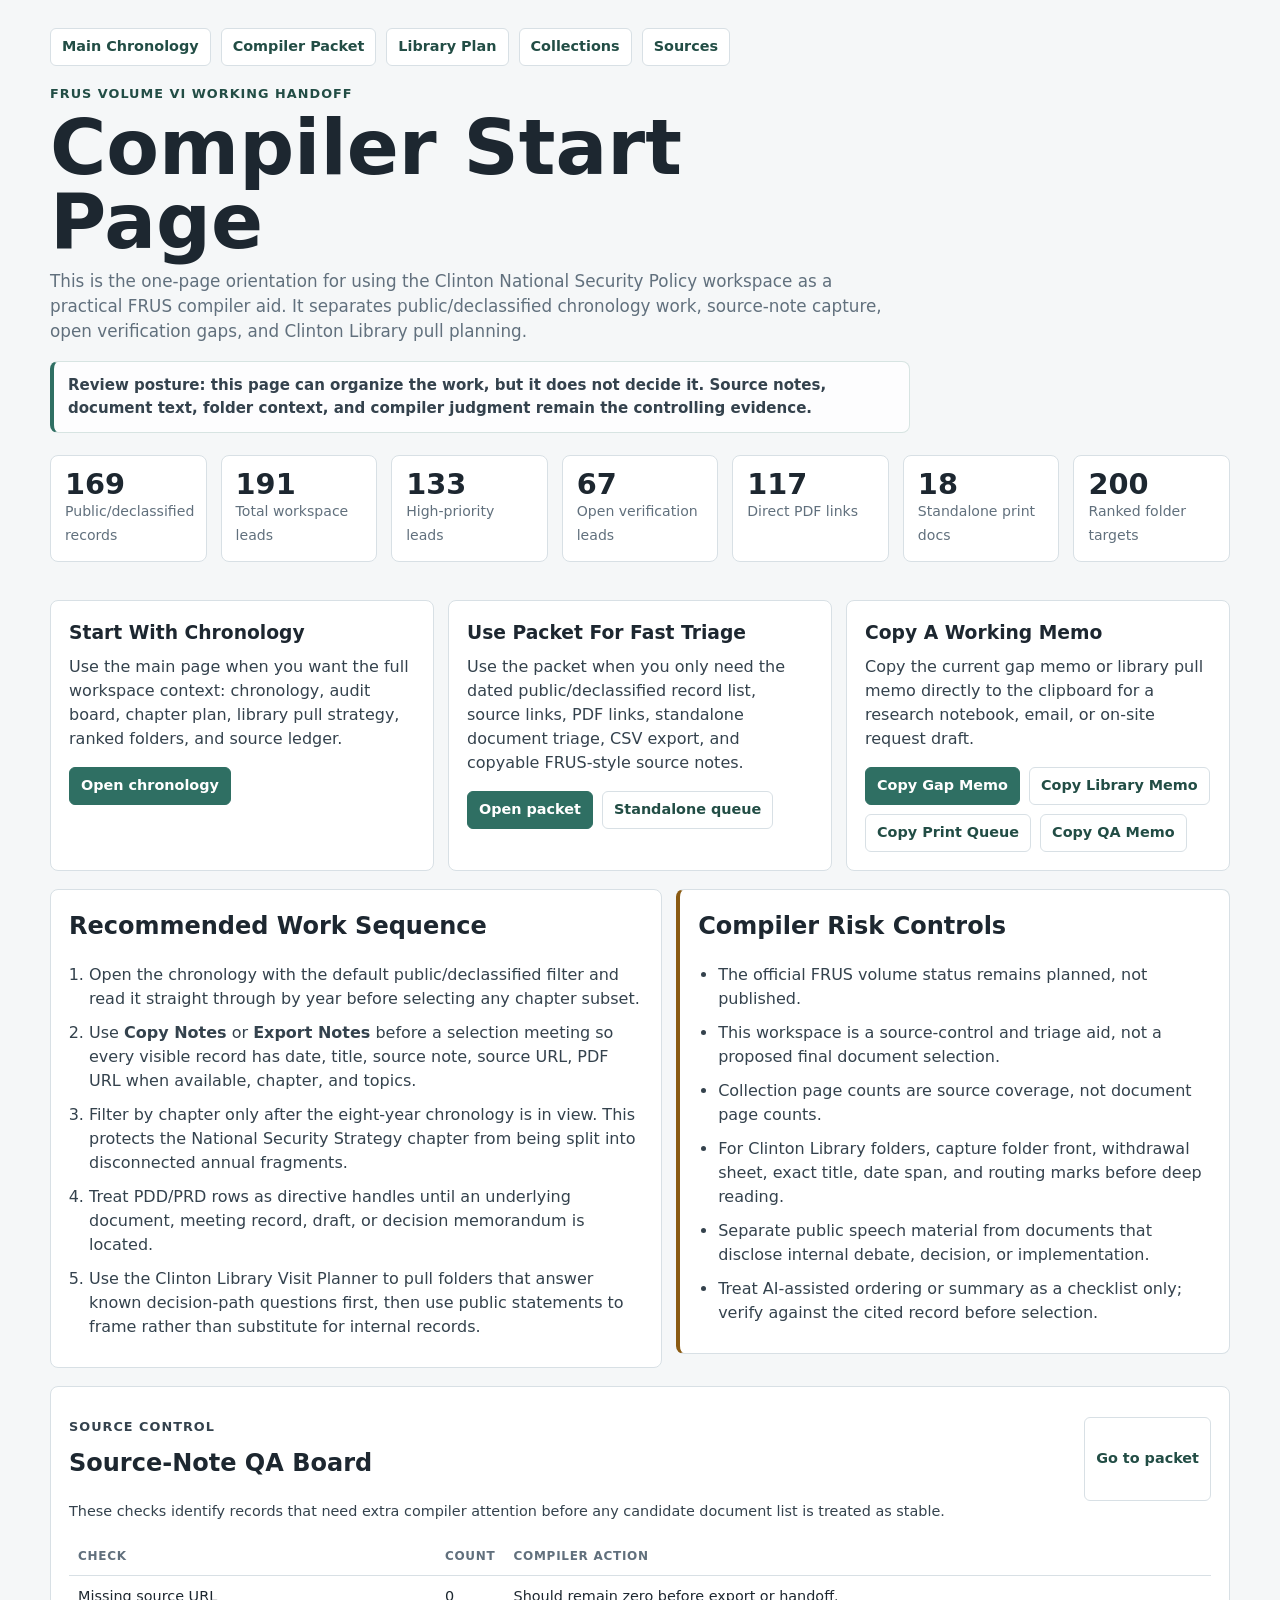
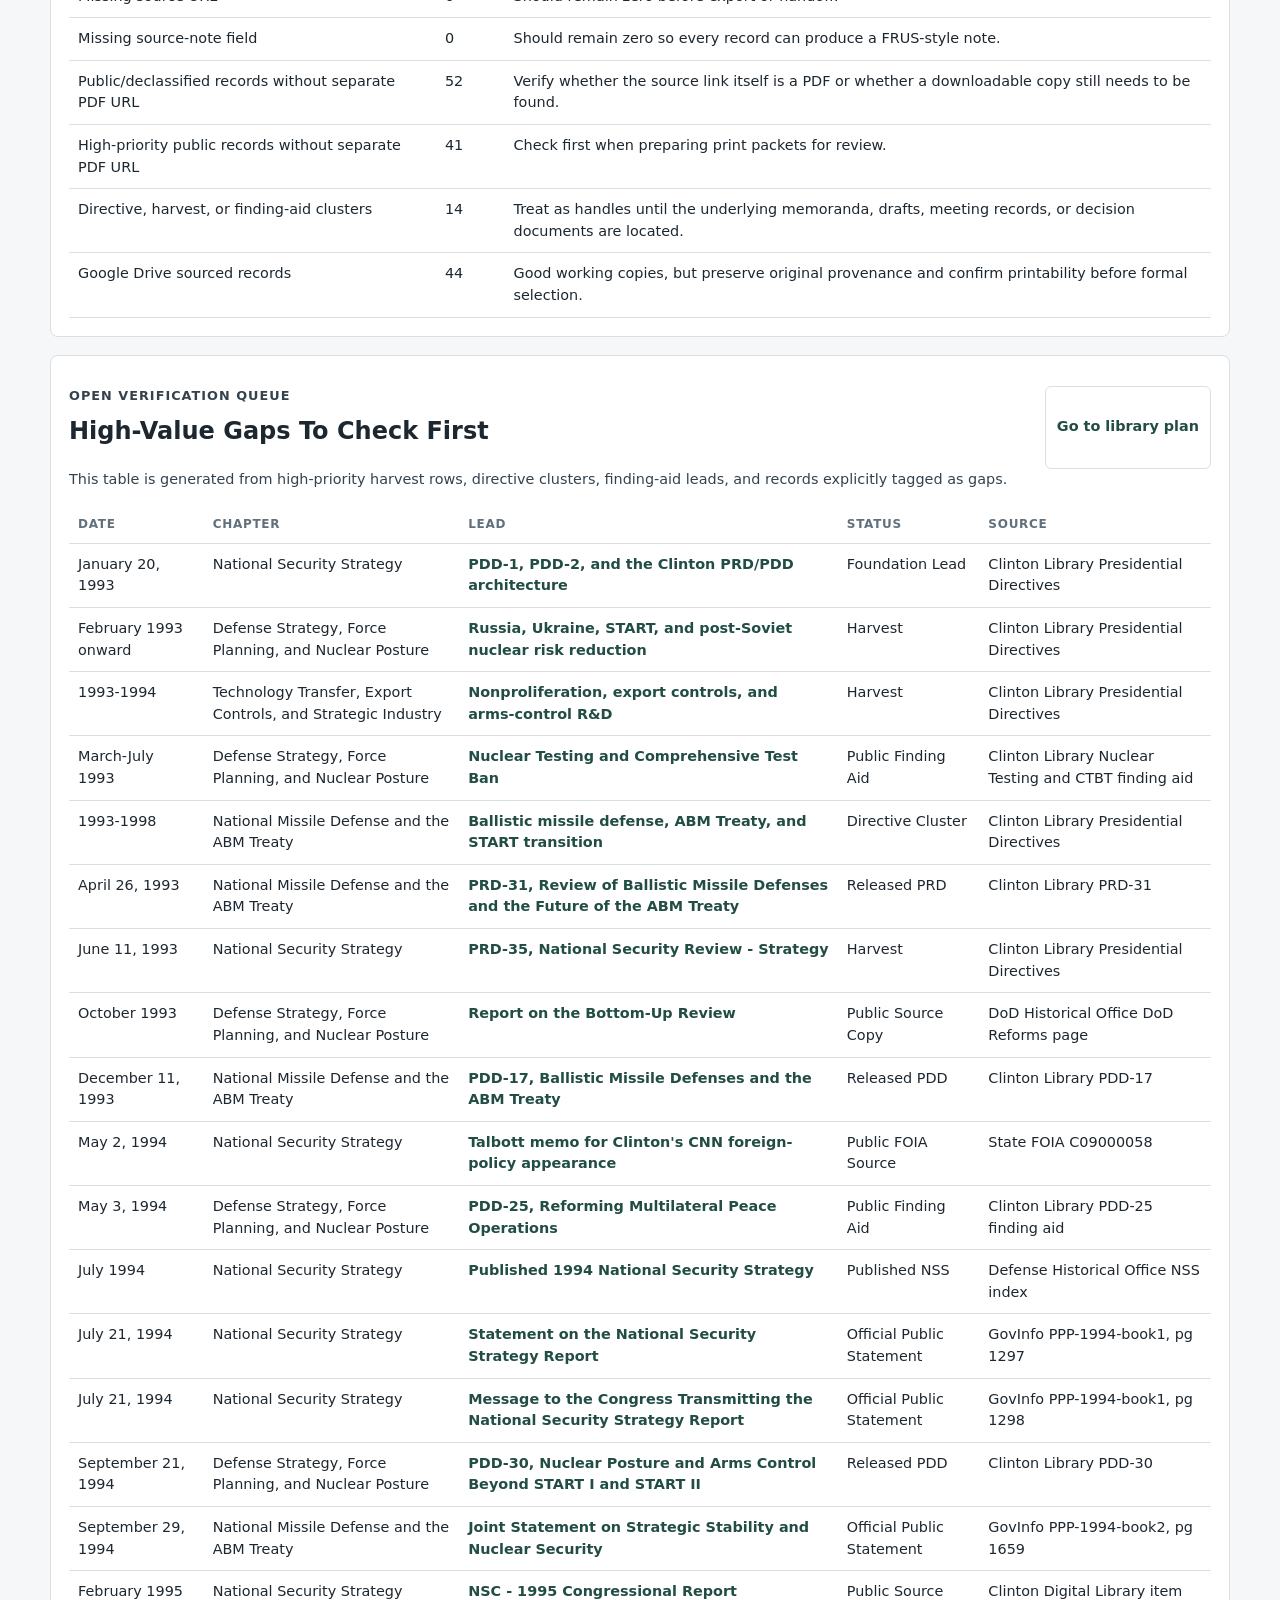
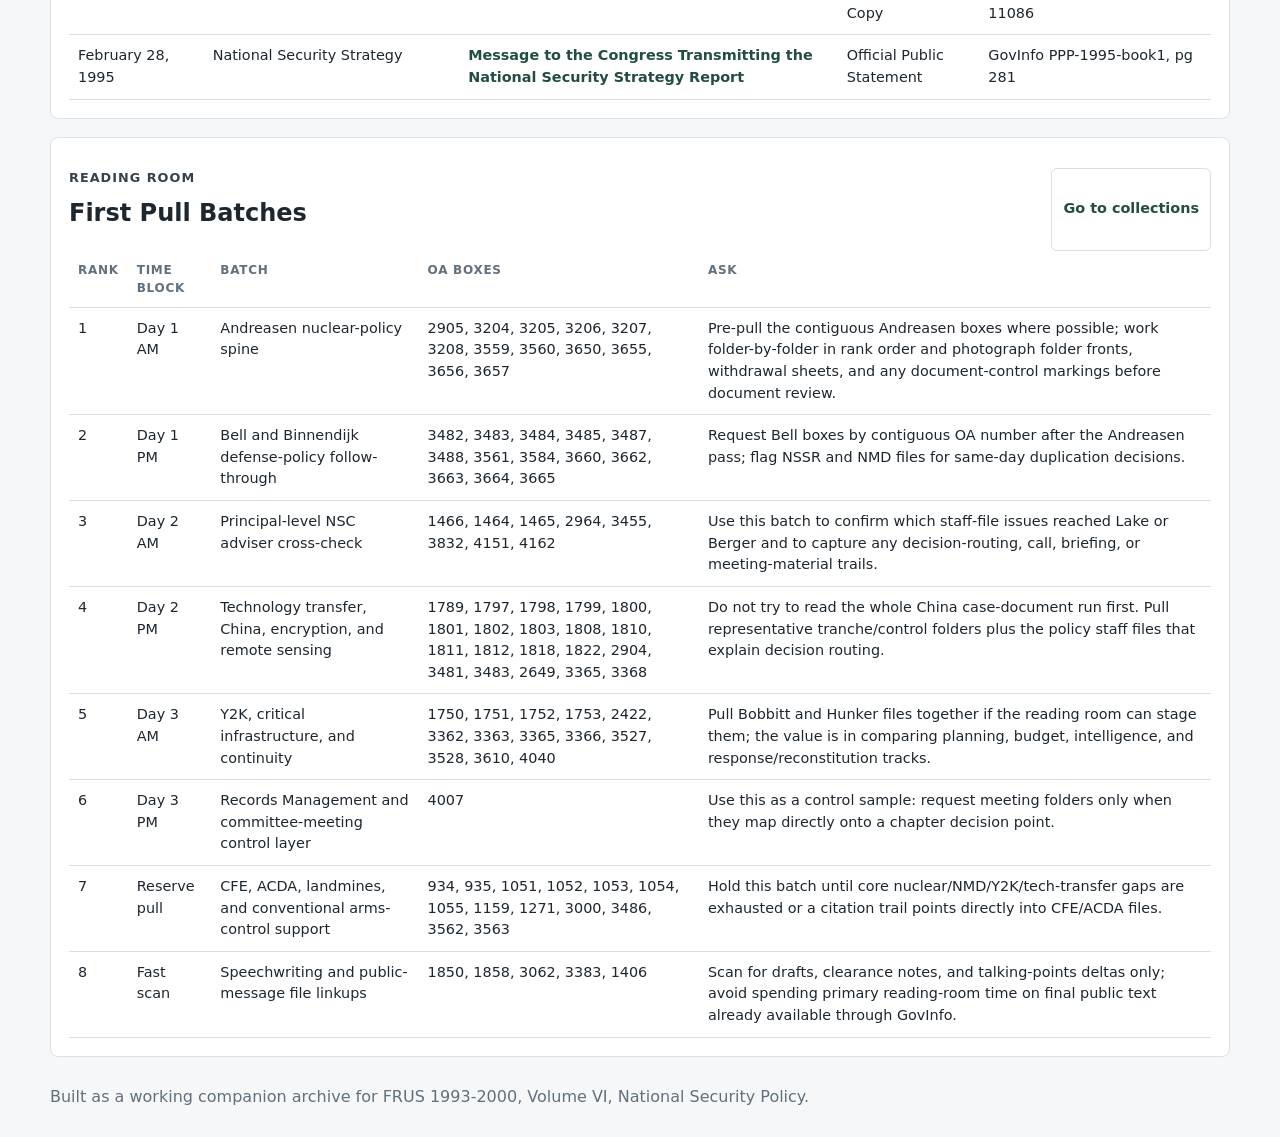
==== commit ca6b2ab6: "Add source-led trust notes" ====
--- a/compiler-handoff.html
+++ b/compiler-handoff.html
@@ -105,6 +105,20 @@
         font-size: 1.05rem;
       }
 
+      .trust-note {
+        max-width: 860px;
+        margin: 14px 0 0;
+        padding: 12px 14px;
+        color: #34424d;
+        font-size: 0.94rem;
+        font-weight: 700;
+        line-height: 1.52;
+        background: rgba(255, 255, 255, 0.78);
+        border: 1px solid rgba(47, 111, 99, 0.18);
+        border-left: 4px solid var(--accent);
+        border-radius: 8px;
+      }
+
       .grid {
         display: grid;
         gap: 14px;
@@ -251,6 +265,11 @@
         workspace as a practical FRUS compiler aid. It separates public/declassified
         chronology work, source-note capture, open verification gaps, and Clinton Library
         pull planning.
+      </p>
+      <p class="trust-note">
+        Review posture: this page can organize the work, but it does not decide it.
+        Source notes, document text, folder context, and compiler judgment remain the
+        controlling evidence.
       </p>
       <div class="grid metric-grid" id="metrics" aria-live="polite"></div>
     </header>
@@ -335,6 +354,7 @@
             <li>Collection page counts are source coverage, not document page counts.</li>
             <li>For Clinton Library folders, capture folder front, withdrawal sheet, exact title, date span, and routing marks before deep reading.</li>
             <li>Separate public speech material from documents that disclose internal debate, decision, or implementation.</li>
+            <li>Treat AI-assisted ordering or summary as a checklist only; verify against the cited record before selection.</li>
           </ul>
         </article>
       </section>
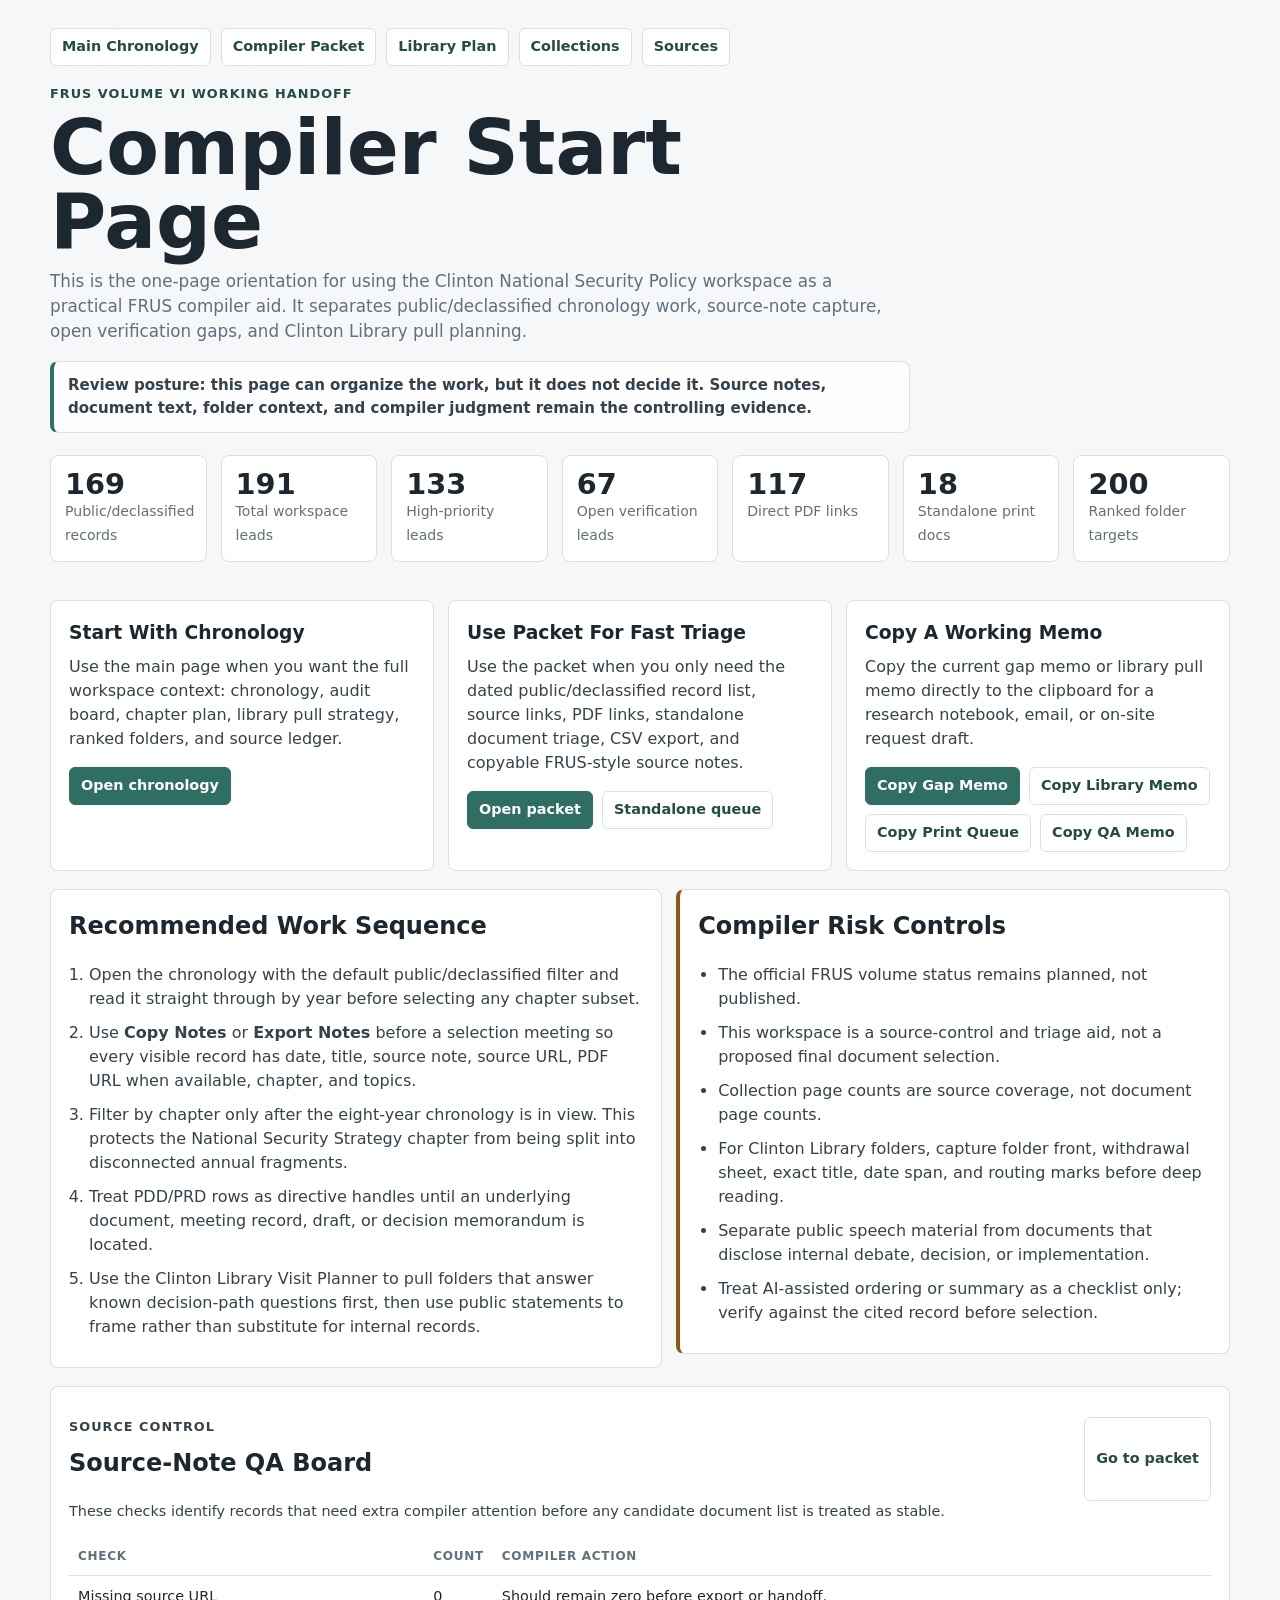
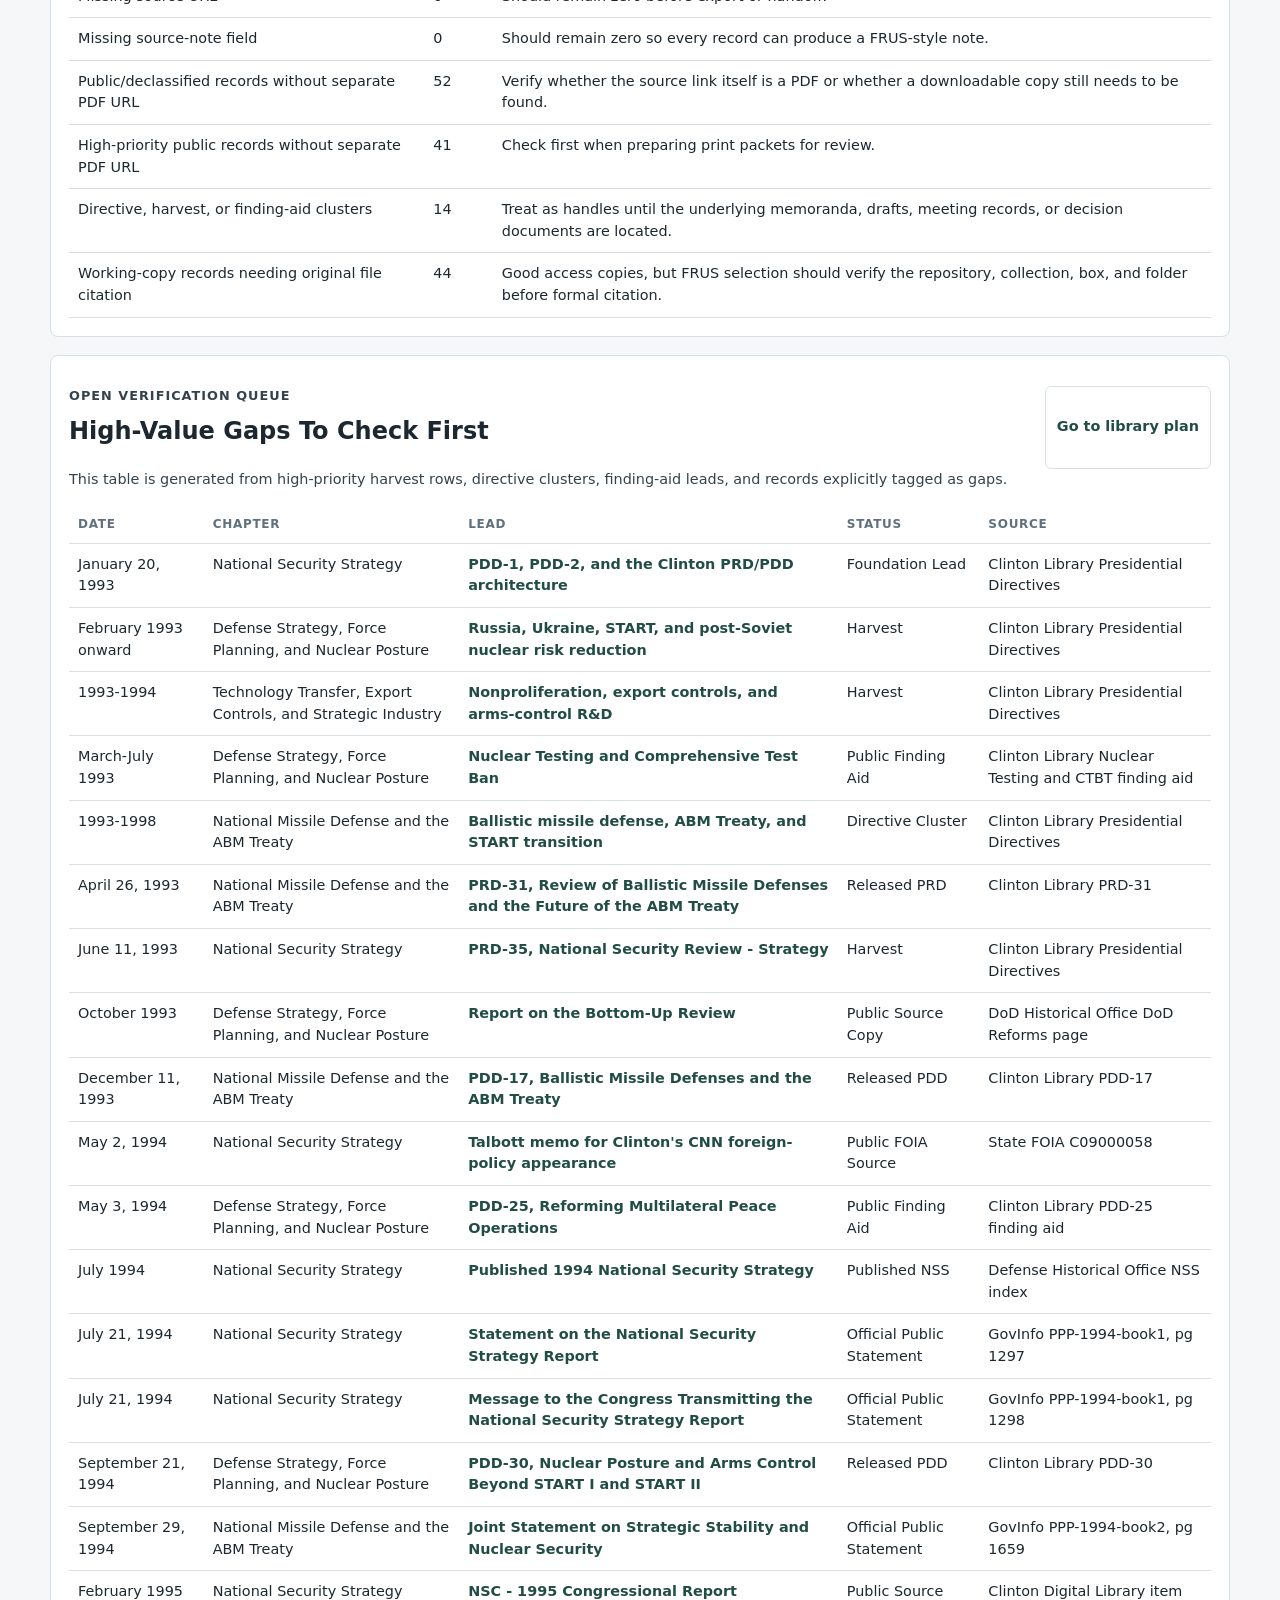
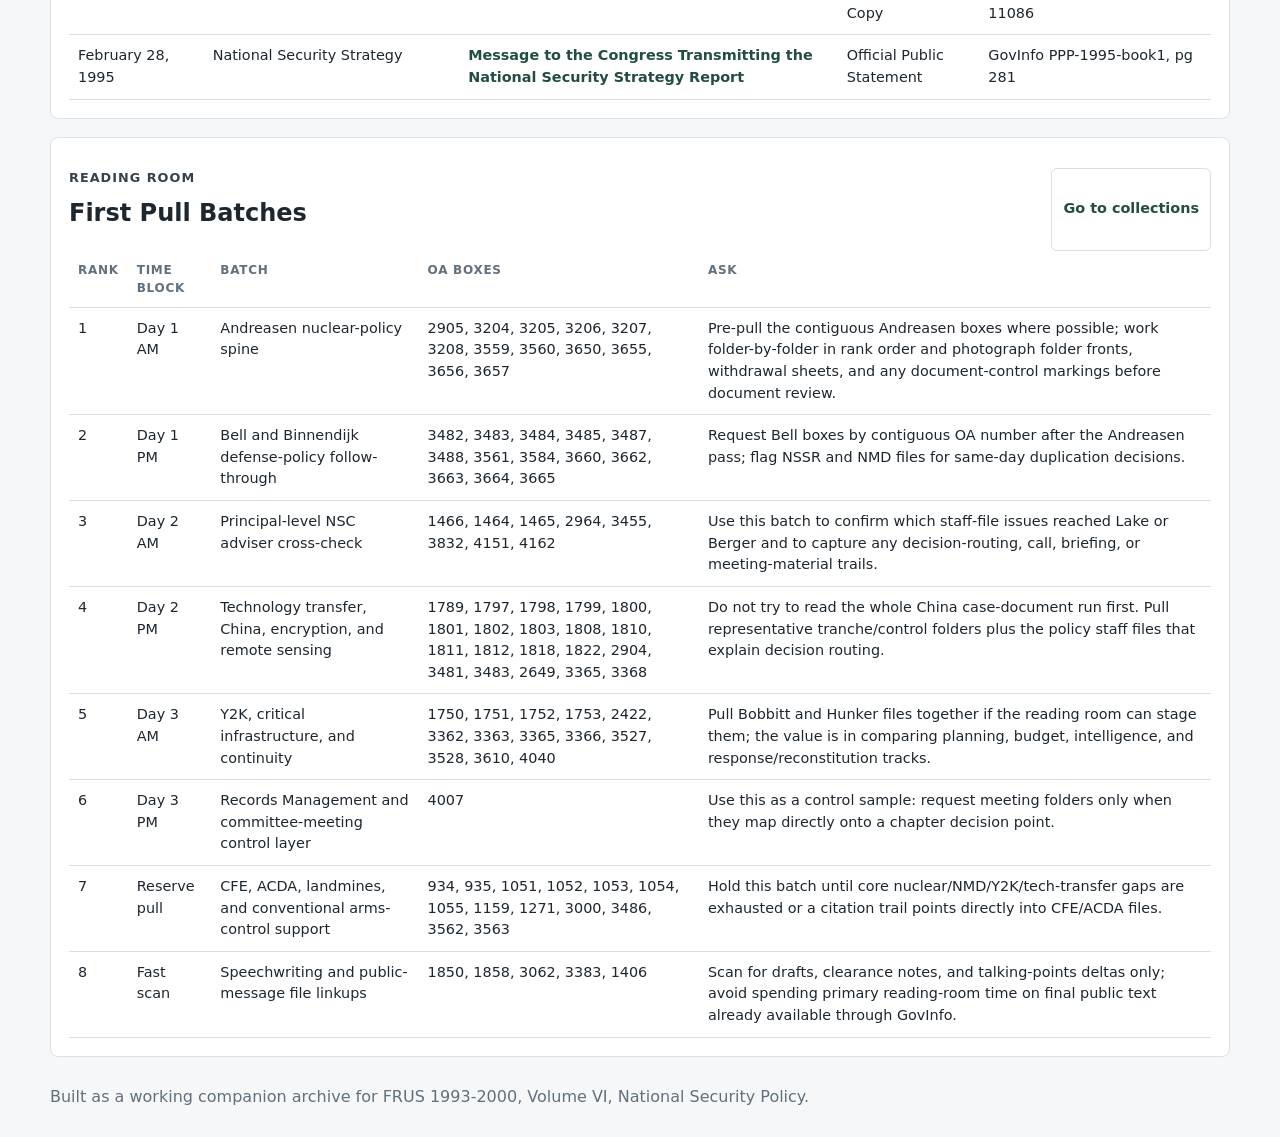
==== commit 03a139bf: "Show provenance QA in handoff" ====
--- a/compiler-handoff.html
+++ b/compiler-handoff.html
@@ -480,10 +480,98 @@
         );
       }
 
+      function sourceBookLabel(value) {
+        return { 1: "I", 2: "II", 3: "III" }[value] || value;
+      }
+
+      function workingCopyIdentifier(sourceName) {
+        return sourceName
+          .replace(/^Google Drive PDF /, "")
+          .replace(/^Google Drive /, "")
+          .trim();
+      }
+
+      function declassifiedWorkingCopyCitation(record, sourceName) {
+        const identifier = workingCopyIdentifier(sourceName);
+        const handle = identifier ? `, declassified working copy ${identifier}` : ", declassified working copy";
+        const text = `${record.title || ""} ${record.type || ""} ${record.sourceNote || ""}`.toLowerCase();
+
+        if (/cable|moscow \d+/.test(text)) {
+          return `Department of State, electronic telegram${identifier ? ` ${identifier}` : ""}; central file citation to be verified`;
+        }
+        if (/cohen|secdef|secretary of defense|bmdo/.test(text)) {
+          return `Office of the Secretary of Defense, Secretary of Defense William S. Cohen files${handle}; box and folder citation to be verified`;
+        }
+        if (/white house|national security council|nsc|lake|berger|gore|chernomyrdin|pdd|prd|jdec|start|abm|nmd|strategic stability/.test(text)) {
+          return `William J. Clinton Presidential Library, National Security Council records${handle}; collection, box, and folder citation to be verified`;
+        }
+        if (/dod|defense|qdr|military|nuclear|tricare|c3isr|homeland|year 2000|y2k/.test(text)) {
+          return `Department of Defense records${handle}; repository, box, and folder citation to be verified`;
+        }
+        return `Declassified working copy${identifier ? ` ${identifier}` : ""}; original repository, box, and folder citation to be verified`;
+      }
+
+      function sourceCitation(record) {
+        const sourceName = String(record.sourceName || "Source unidentified").trim().replace(/\.$/, "");
+        const clintonDirective = sourceName.match(/^Clinton Library ((?:PDD|PRD)-\d+)$/);
+        const clintonFindingAid = sourceName.match(/^Clinton Library (.+) finding aid$/);
+        const clintonDigitalItem = sourceName.match(/^Clinton Digital Library item ([\w-]+)$/);
+        const stateFoia = sourceName.match(/^State FOIA (.+)$/);
+        const publicPapers = sourceName.match(/^GovInfo PPP-(\d{4})-book(\d), pg (.+)$/);
+        const gaoReport = sourceName.match(/^GovInfo GAO\/(.+)$/);
+        const federalRegister = sourceName.match(/^GovInfo Federal Register (.+)$/);
+        const federalRegisterPdf = sourceName.match(/^GovInfo Federal Register PDF (.+)$/);
+        const executiveOrder = sourceName.match(/^GovInfo EO (.+)$/);
+        const dtic = sourceName.match(/^DTIC public technical report (.+)$/);
+        const congress = sourceName.match(/^Congress\.gov Senate event (.+)$/);
+        const omb = sourceName.match(/^Archived OMB Memorandum (.+)$/);
+        const archivedWhiteHouse = sourceName.match(/^Archived Clinton White House (.+)$/);
+
+        if (sourceName.startsWith("Google Drive")) return declassifiedWorkingCopyCitation(record, sourceName);
+        if (sourceName.startsWith("Clinton Presidential Library, ")) {
+          return sourceName.replace(/^Clinton Presidential Library, /, "William J. Clinton Presidential Library, ");
+        }
+        if (sourceName === "Clinton Library Presidential Directives") {
+          return "William J. Clinton Presidential Library, Presidential Directives";
+        }
+        if (clintonDirective) return `William J. Clinton Presidential Library, Presidential Directives, ${clintonDirective[1]}`;
+        if (clintonFindingAid) return `William J. Clinton Presidential Library, ${clintonFindingAid[1]} finding aid`;
+        if (clintonDigitalItem) return `William J. Clinton Presidential Library, Clinton Digital Library, item ${clintonDigitalItem[1]}`;
+        if (sourceName === "2013-0185-M NSC folder-title list") {
+          return "William J. Clinton Presidential Library, National Security Council Records, 2013-0185-M folder-title list";
+        }
+        if (sourceName === "Defense Historical Office NSS index") {
+          return "Office of the Secretary of Defense Historical Office, National Security Strategy archive";
+        }
+        if (/^(?:Defense|DoD) Historical Office /.test(sourceName)) {
+          return sourceName.replace(/^(?:Defense|DoD) Historical Office /, "Office of the Secretary of Defense Historical Office, ");
+        }
+        if (stateFoia) return `Department of State, FOIA Virtual Reading Room, document ${stateFoia[1]}; original file citation to be verified`;
+        if (publicPapers) return `Public Papers: Clinton, ${publicPapers[1]}, Book ${sourceBookLabel(publicPapers[2])}, p. ${publicPapers[3]}`;
+        if (gaoReport) return `U.S. General Accounting Office, ${gaoReport[1]}`;
+        if (federalRegisterPdf) return `Federal Register, ${federalRegisterPdf[1]}`;
+        if (federalRegister) return `Federal Register, ${federalRegister[1]}`;
+        if (executiveOrder) return `Federal Register, Executive Order ${executiveOrder[1]}`;
+        if (sourceName === "Federal Depository Library Program PURL") return "Federal Depository Library Program, PURL";
+        if (dtic) return `Defense Technical Information Center, ${dtic[1]}`;
+        if (congress) return `Congress.gov, Senate event ${congress[1]}`;
+        if (omb) return `Office of Management and Budget, Memorandum ${omb[1]} (archived copy)`;
+        if (archivedWhiteHouse) return `White House, ${archivedWhiteHouse[1]} (archived copy)`;
+        return sourceName.replace(/^GovInfo (.+)$/, "GovInfo, $1");
+      }
+
+      function sourceDetail(record) {
+        return String(record.sourceNote || "")
+          .trim()
+          .replace(/^Drive search (?:hit|result)(?: from [^.]+)? for [^.]+\. ?/, "")
+          .replace(/^Drive search (?:hit|result)(?: from [^.]+)?\. ?/, "");
+      }
+
       function sourceNote(record) {
-        const note = String(record.sourceNote || "").trim();
+        const note = sourceDetail(record);
         if (/^Source:/.test(note)) return note;
-        return `Source: ${String(record.sourceName || "Source unidentified").replace(/\.$/, "")}. ${note}`;
+        const citation = sourceCitation(record);
+        return note ? `Source: ${citation}. ${note}` : `Source: ${citation}.`;
       }
 
       function renderMetrics() {
@@ -557,7 +645,7 @@
         const directiveHarvest = records.filter(
           (record) => (record.directives || []).length && /Directive Cluster|Harvest|Finding Aid/.test(record.status || "")
         );
-        const googleDrive = records.filter((record) => /Google Drive/.test(record.sourceName || ""));
+        const workingCopy = records.filter((record) => /Google Drive/.test(record.sourceName || ""));
         return [
           {
             label: "Missing source URL",
@@ -585,9 +673,9 @@
             action: "Treat as handles until the underlying memoranda, drafts, meeting records, or decision documents are located."
           },
           {
-            label: "Google Drive sourced records",
-            count: googleDrive.length,
-            action: "Good working copies, but preserve original provenance and confirm printability before formal selection."
+            label: "Working-copy records needing original file citation",
+            count: workingCopy.length,
+            action: "Good access copies, but FRUS selection should verify the repository, collection, box, and folder before formal citation."
           }
         ];
       }
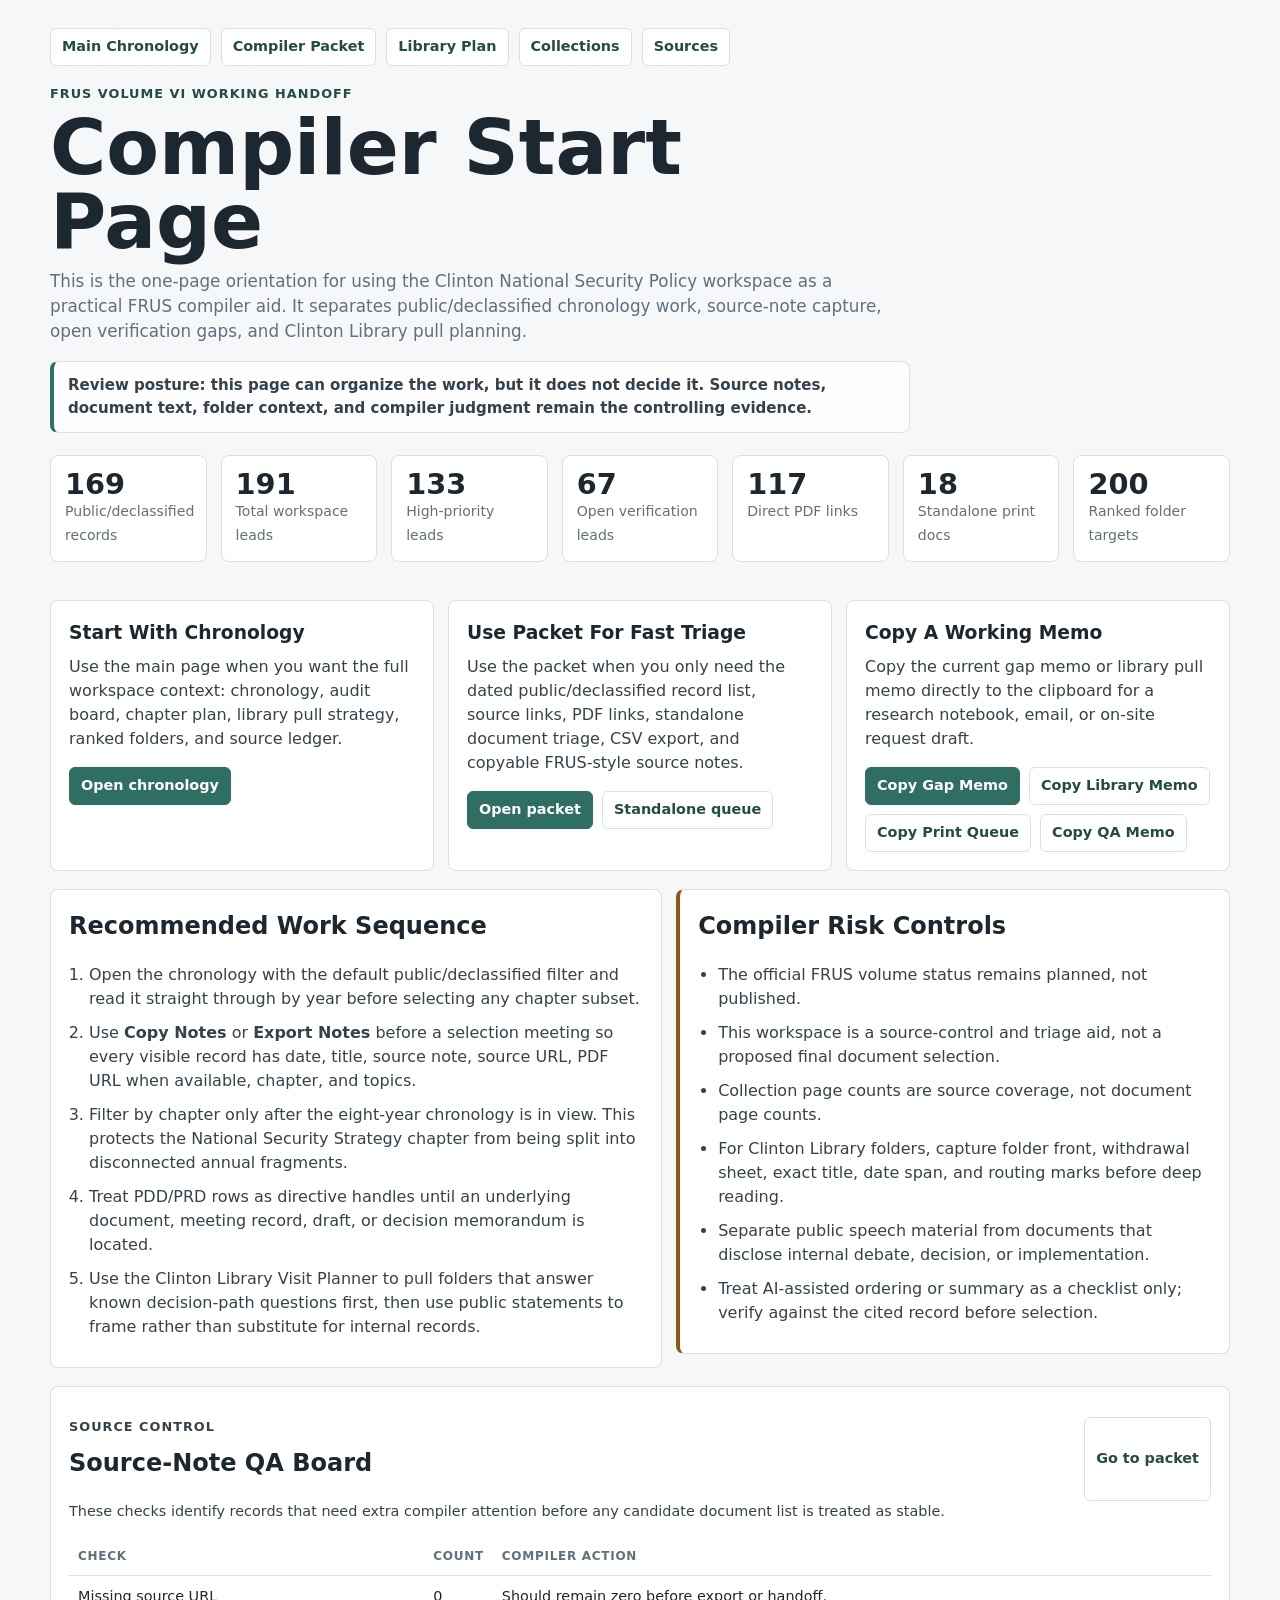
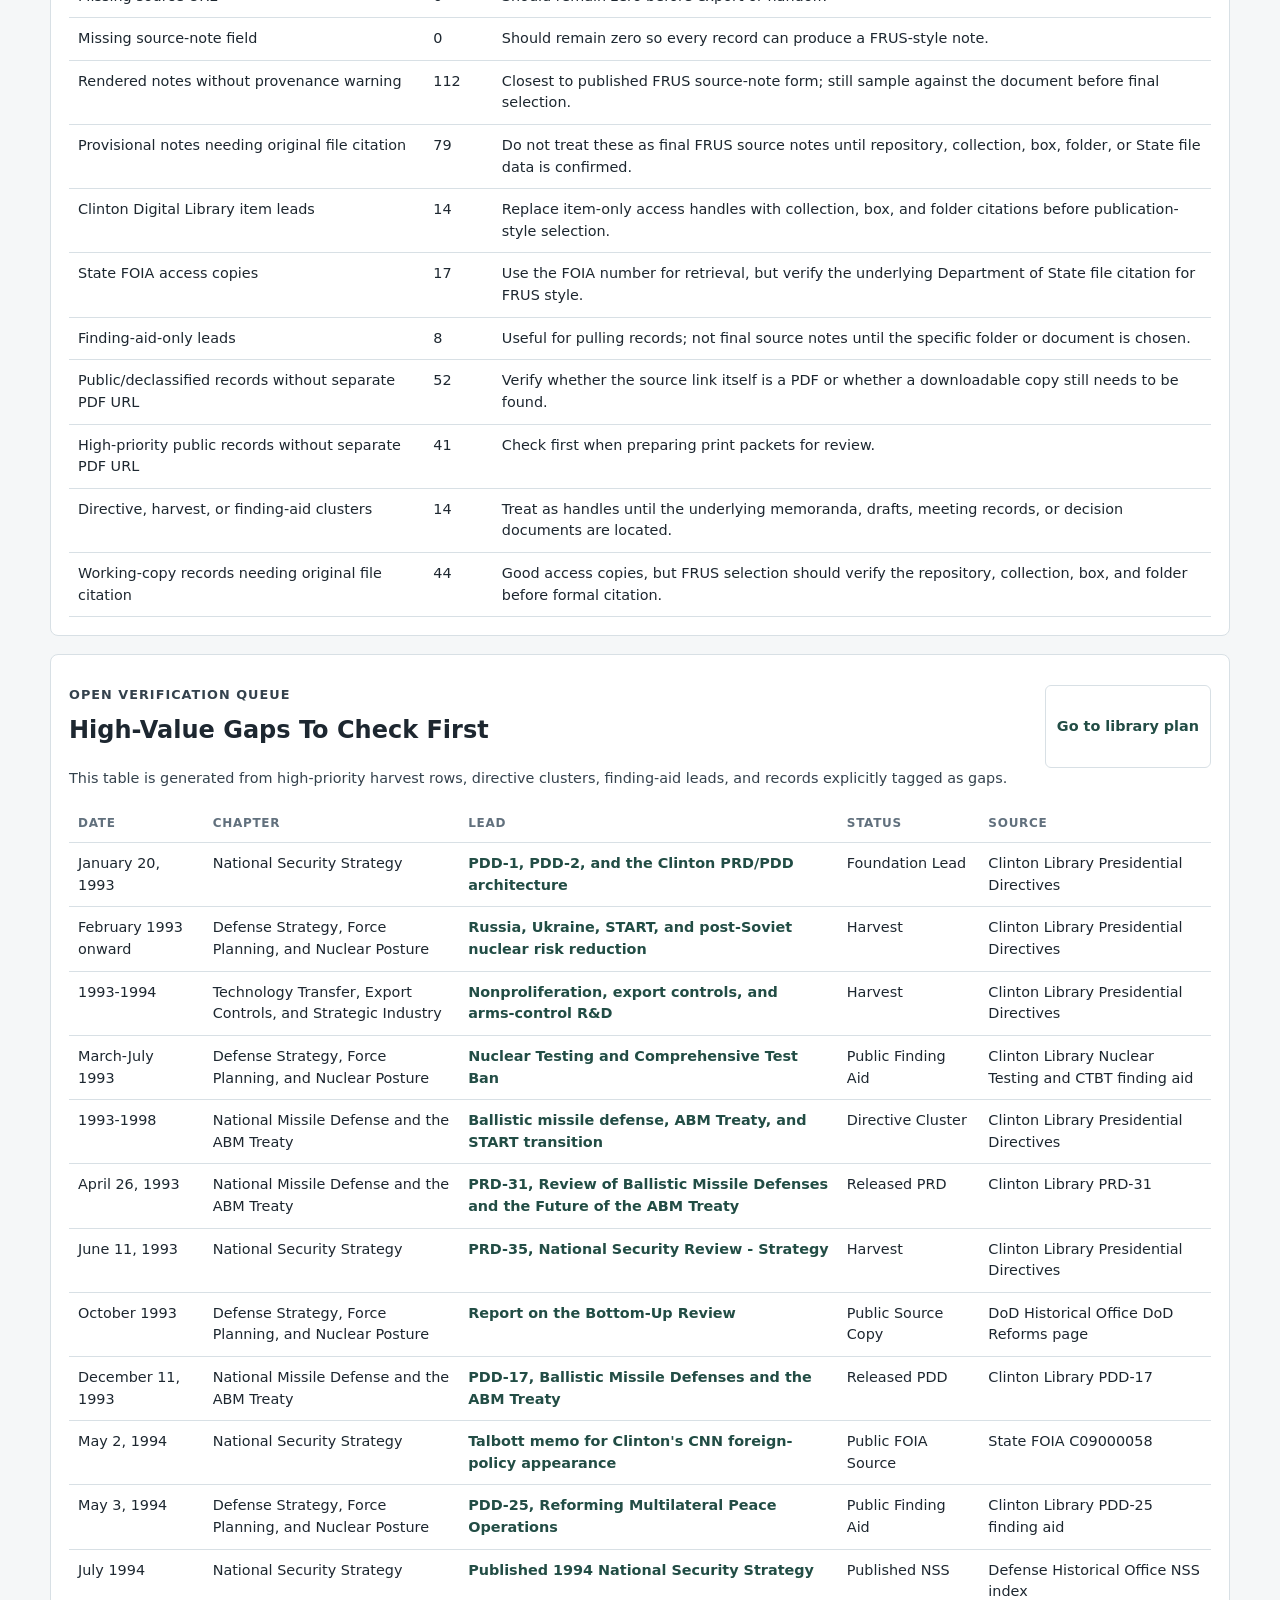
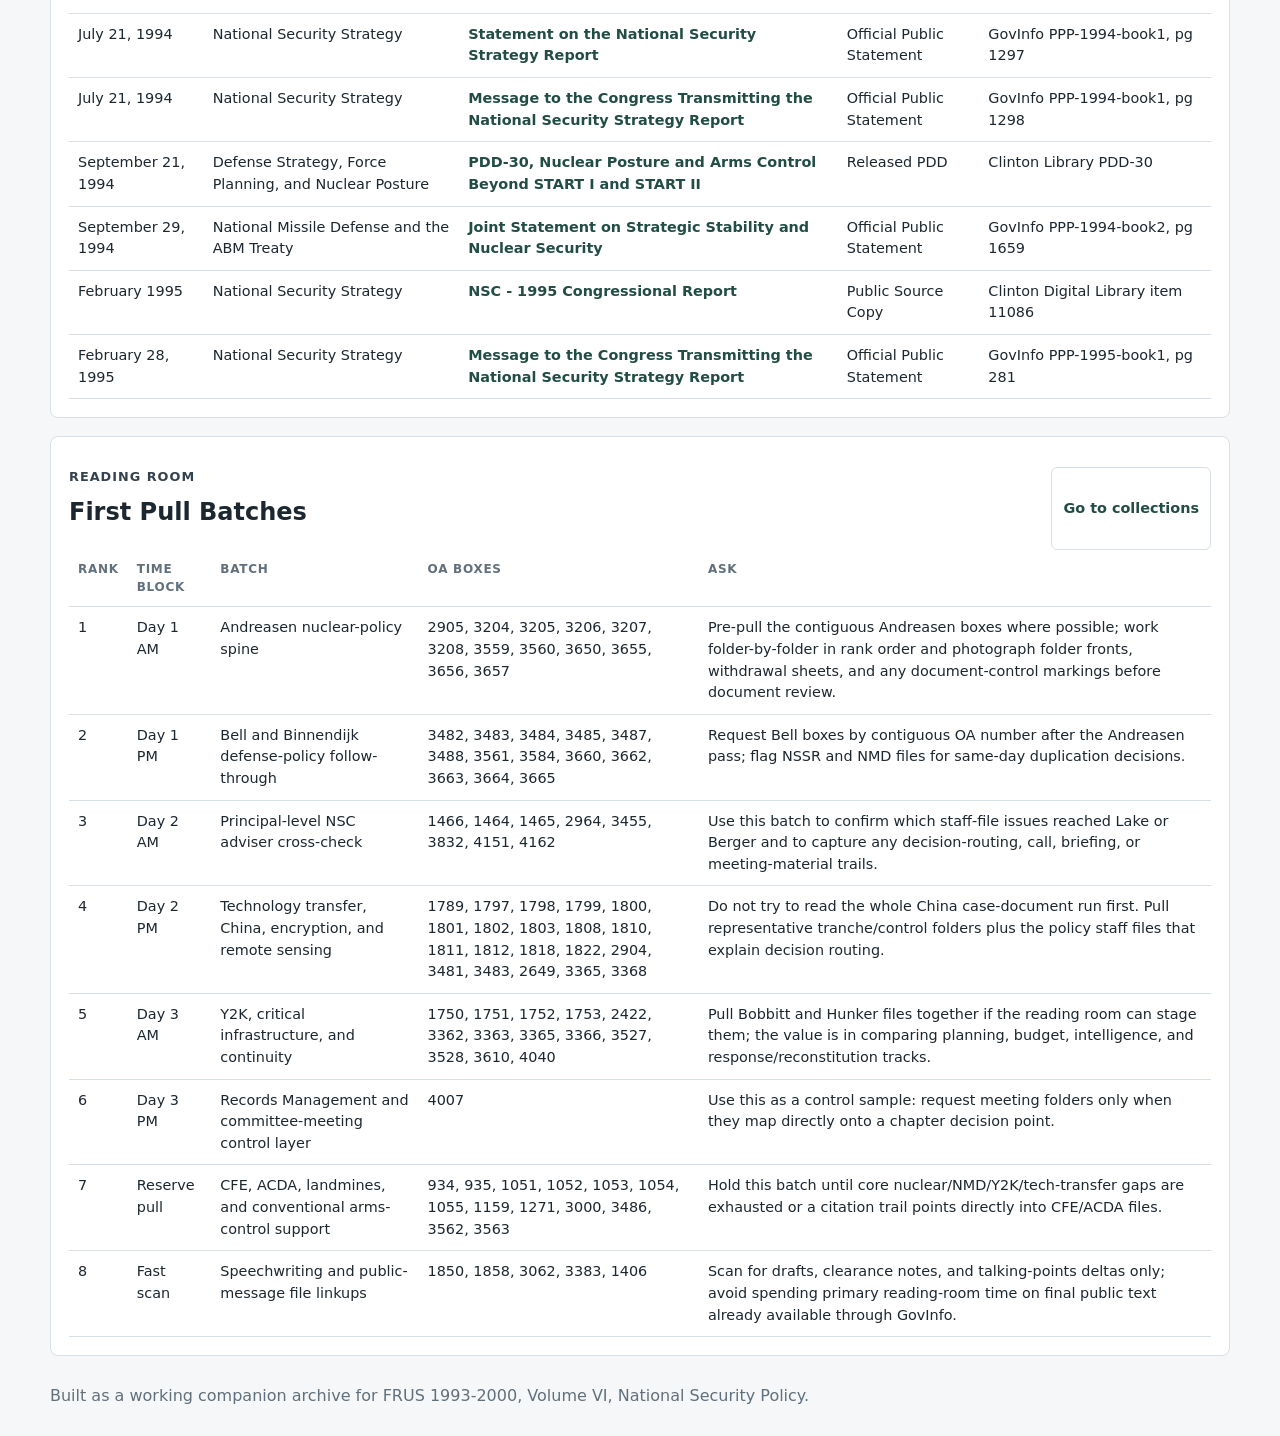
==== commit b9eb0b3f: "Tighten provisional source-note provenance" ====
--- a/compiler-handoff.html
+++ b/compiler-handoff.html
@@ -535,8 +535,12 @@
           return "William J. Clinton Presidential Library, Presidential Directives";
         }
         if (clintonDirective) return `William J. Clinton Presidential Library, Presidential Directives, ${clintonDirective[1]}`;
-        if (clintonFindingAid) return `William J. Clinton Presidential Library, ${clintonFindingAid[1]} finding aid`;
-        if (clintonDigitalItem) return `William J. Clinton Presidential Library, Clinton Digital Library, item ${clintonDigitalItem[1]}`;
+        if (clintonFindingAid) {
+          return `William J. Clinton Presidential Library, ${clintonFindingAid[1]} finding aid; underlying folder or document citation to be verified`;
+        }
+        if (clintonDigitalItem) {
+          return `William J. Clinton Presidential Library, Clinton Digital Library, item ${clintonDigitalItem[1]}; collection, box, and folder citation to be verified`;
+        }
         if (sourceName === "2013-0185-M NSC folder-title list") {
           return "William J. Clinton Presidential Library, National Security Council Records, 2013-0185-M folder-title list";
         }
@@ -640,6 +644,13 @@
         const publicRecords = records.filter(isDeclassified);
         const noSourceUrl = records.filter((record) => !record.sourceUrl);
         const noSourceNote = records.filter((record) => !record.sourceNote);
+        const renderedSourceNotes = records.map(sourceNote);
+        const provisionalSourceNotes = renderedSourceNotes.filter((note) => /citation to be verified/.test(note));
+        const digitalLibraryItems = records.filter((record) => /^Clinton Digital Library item/.test(record.sourceName || ""));
+        const stateFoiaCopies = records.filter((record) => /^State FOIA /.test(record.sourceName || ""));
+        const findingAidLeads = records.filter(
+          (record) => /finding aid/i.test(record.sourceName || "") || /Finding Aid/.test(record.status || "")
+        );
         const publicNoPdf = publicRecords.filter((record) => !record.pdfUrl);
         const highPublicNoPdf = publicNoPdf.filter((record) => record.priority === "High");
         const directiveHarvest = records.filter(
@@ -656,6 +667,31 @@
             label: "Missing source-note field",
             count: noSourceNote.length,
             action: "Should remain zero so every record can produce a FRUS-style note."
+          },
+          {
+            label: "Rendered notes without provenance warning",
+            count: renderedSourceNotes.length - provisionalSourceNotes.length,
+            action: "Closest to published FRUS source-note form; still sample against the document before final selection."
+          },
+          {
+            label: "Provisional notes needing original file citation",
+            count: provisionalSourceNotes.length,
+            action: "Do not treat these as final FRUS source notes until repository, collection, box, folder, or State file data is confirmed."
+          },
+          {
+            label: "Clinton Digital Library item leads",
+            count: digitalLibraryItems.length,
+            action: "Replace item-only access handles with collection, box, and folder citations before publication-style selection."
+          },
+          {
+            label: "State FOIA access copies",
+            count: stateFoiaCopies.length,
+            action: "Use the FOIA number for retrieval, but verify the underlying Department of State file citation for FRUS style."
+          },
+          {
+            label: "Finding-aid-only leads",
+            count: findingAidLeads.length,
+            action: "Useful for pulling records; not final source notes until the specific folder or document is chosen."
           },
           {
             label: "Public/declassified records without separate PDF URL",
